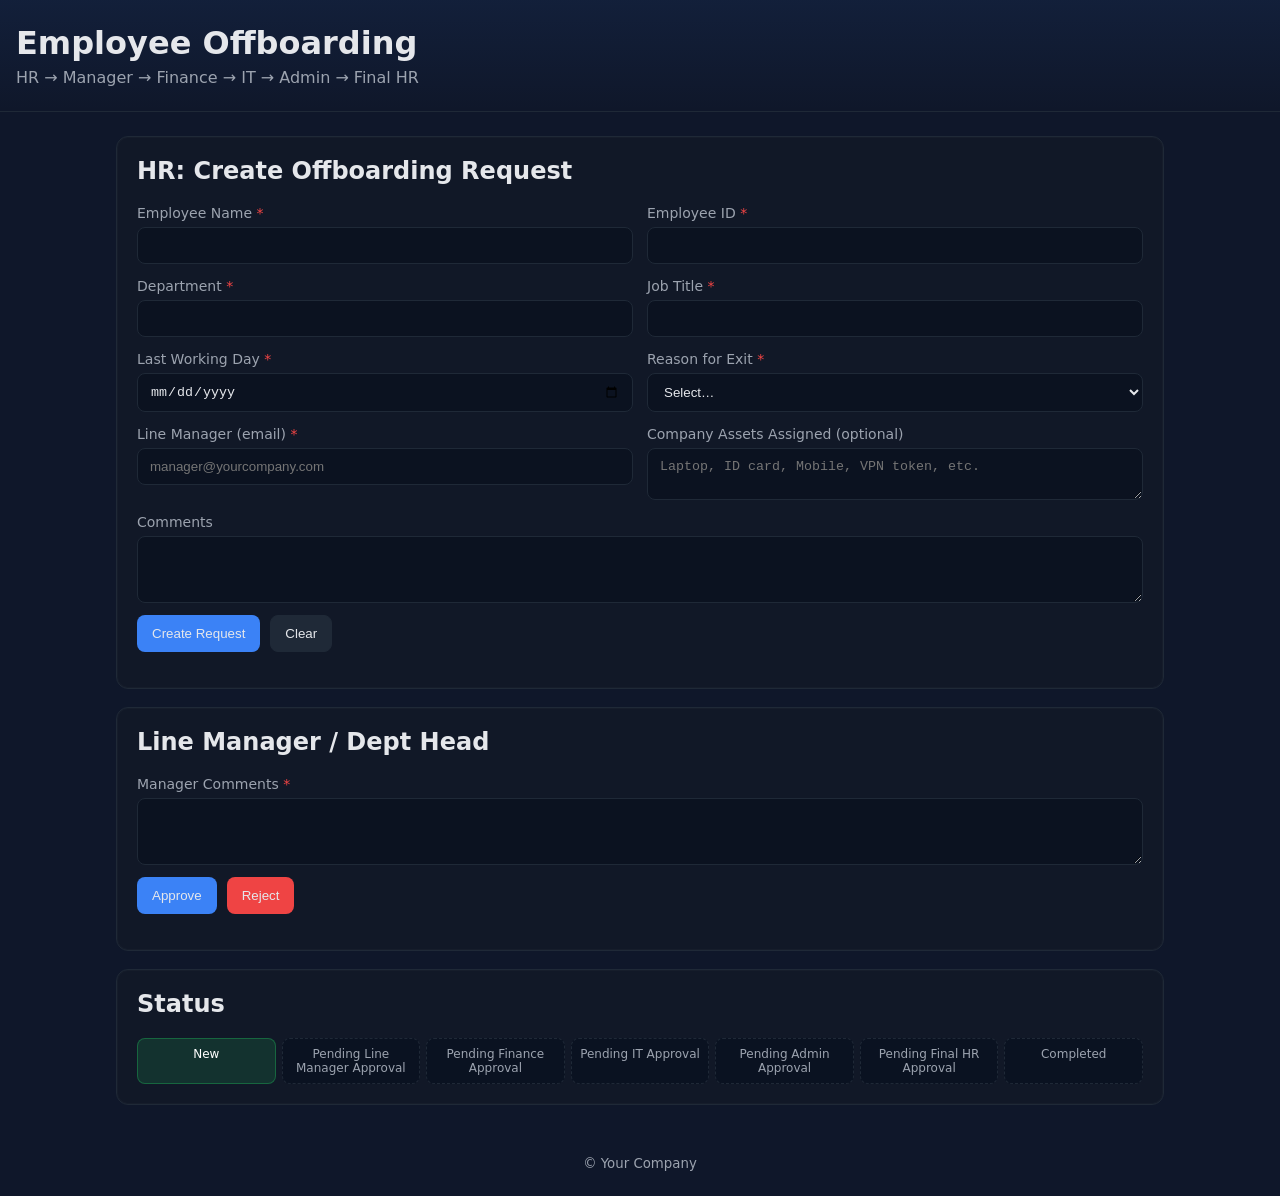
==== index.html @ a383c563 "Update index.html" ====
<!DOCTYPE html>
<html lang="en">
<head>
  <meta charset="utf-8"/>
  <meta name="viewport" content="width=device-width, initial-scale=1"/>
  <title>Employee Offboarding – Request</title>
  <link rel="stylesheet" href="style.css"/>
</head>
<body>
  <header class="app-header">
    <h1>Employee Offboarding</h1>
    <p class="subtitle">HR → Manager → Finance → IT → Admin → Final HR</p>
  </header>

  <main class="container">
    <!-- HR Section: Create Offboarding Request -->
    <section class="card" id="section-hr">
      <h2>HR: Create Offboarding Request</h2>

      <form id="offboardingForm" autocomplete="off" novalidate>
        <div class="grid">

          <div class="field">
            <label for="employeeName">Employee Name <span>*</span></label>
            <input type="text" id="employeeName" name="employeeName" required>
          </div>

          <div class="field">
            <label for="employeeId">Employee ID <span>*</span></label>
            <input type="text" id="employeeId" name="employeeId" required>
          </div>

          <div class="field">
            <label for="department">Department <span>*</span></label>
            <input type="text" id="department" name="department" required>
          </div>

          <div class="field">
            <label for="jobTitle">Job Title <span>*</span></label>
            <input type="text" id="jobTitle" name="jobTitle" required>
          </div>

          <div class="field">
            <label for="lastWorkingDay">Last Working Day <span>*</span></label>
            <input type="date" id="lastWorkingDay" name="lastWorkingDay" required>
          </div>

          <div class="field">
            <label for="reason">Reason for Exit <span>*</span></label>
            <select id="reason" name="reason" required>
              <option value="">Select…</option>
              <option>Resignation</option>
              <option>Termination</option>
              <option>Contract End</option>
              <option>Retirement</option>
              <option>Other</option>
            </select>
          </div>

          <div class="field">
            <label for="lineManager">Line Manager (email) <span>*</span></label>
            <input type="email" id="lineManager" name="lineManager" placeholder="manager@yourcompany.com" required>
          </div>

          <div class="field">
            <label for="assets">Company Assets Assigned (optional)</label>
            <textarea id="assets" name="assets" rows="2" placeholder="Laptop, ID card, Mobile, VPN token, etc."></textarea>
          </div>

          <div class="field full">
            <label for="comments">Comments</label>
            <textarea id="comments" name="comments" rows="3"></textarea>
          </div>
        </div>

        <div class="actions">
          <button type="submit" class="btn primary">Create Request</button>
          <button type="reset" class="btn">Clear</button>
        </div>

        <p id="formMsg" class="muted"></p>
      </form>
    </section>

    <!-- Manager Section -->
    <section class="card role-only" data-role="manager" hidden>
      <h2>Line Manager / Dept Head</h2>
      <div class="grid">
        <div class="field full">
          <label for="managerComments">Manager Comments <span>*</span></label>
          <textarea id="managerComments" rows="3" required></textarea>
        </div>
      </div>
      <div class="actions">
        <button id="btnManagerApprove" class="btn primary">Approve</button>
        <button id="btnManagerReject" class="btn danger">Reject</button>
      </div>
      <p class="muted" id="managerMsg"></p>
    </section>

    <!-- Finance Section -->
    <section class="card role-only" data-role="finance" hidden>
      <h2>Finance Checklist</h2>
      <div class="grid">
        <div class="field">
          <label for="financeApproverEmail">Finance Approver Email <span>*</span></label>
          <input type="email" id="financeApproverEmail" required>
        </div>

        <div class="field">
          <label for="pendingSalary">Pending Salary / Dues <span>*</span></label>
          <input type="text" id="pendingSalary" required>
        </div>

        <div class="field">
          <label for="recoveryAmount">Recovery Amount (₹) <span>*</span></label>
          <input type="number" id="recoveryAmount" min="0" step="0.01" required>
        </div>

        <div class="field">
          <label for="finalSettlement">Final Settlement Completed <span>*</span></label>
          <select id="finalSettlement" required>
            <option value="">Select…</option>
            <option>Yes</option>
            <option>No</option>
          </select>
        </div>

        <div class="field full">
          <label for="financeComments">Finance Comments <span>*</span></label>
          <textarea id="financeComments" rows="3" required></textarea>
        </div>
      </div>
      <div class="actions">
        <button id="btnFinanceApprove" class="btn primary">Approve</button>
        <button id="btnFinanceReject" class="btn danger">Reject</button>
      </div>
      <p class="muted" id="financeMsg"></p>
    </section>

    <!-- IT Section -->
    <section class="card role-only" data-role="it" hidden>
      <h2>IT Checklist</h2>
      <div class="grid">
        <div class="field">
          <label for="itApproverEmail">IT Approver Email <span>*</span></label>
          <input type="email" id="itApproverEmail" required>
        </div>

        <div class="field">
          <label for="laptopReturned">Laptop Returned <span>*</span></label>
          <select id="laptopReturned" required>
            <option value="">Select…</option>
            <option>Yes</option>
            <option>No</option>
          </select>
        </div>

        <div class="field">
          <label for="emailDisabled">Email Access Disabled <span>*</span></label>
          <select id="emailDisabled" required>
            <option value="">Select…</option>
            <option>Yes</option>
            <option>No</option>
          </select>
        </div>

        <div class="field">
          <label for="vpnDisabled">VPN Access Disabled <span>*</span></label>
          <select id="vpnDisabled" required>
            <option value="">Select…</option>
            <option>Yes</option>
            <option>No</option>
          </select>
        </div>

        <div class="field full">
          <label for="otherSystems">Other System Access Removed (list)</label>
          <textarea id="otherSystems" rows="2" placeholder="ERP, Git, HRMS, etc."></textarea>
        </div>

        <div class="field full">
          <label for="itComments">IT Comments <span>*</span></label>
          <textarea id="itComments" rows="3" required></textarea>
        </div>
      </div>
      <div class="actions">
        <button id="btnITApprove" class="btn primary">Approve</button>
        <button id="btnITReject" class="btn danger">Reject</button>
      </div>
      <p class="muted" id="itMsg"></p>
    </section>

    <!-- Admin Section -->
    <section class="card role-only" data-role="admin" hidden>
      <h2>Admin Checklist</h2>
      <div class="grid">
        <div class="field">
          <label for="adminApproverEmail">Admin Approver Email <span>*</span></label>
          <input type="email" id="adminApproverEmail" required>
        </div>

        <div class="field">
          <label for="idCardReturned">ID Card Returned <span>*</span></label>
          <select id="idCardReturned" required>
            <option value="">Select…</option>
            <option>Yes</option>
            <option>No</option>
          </select>
        </div>

        <div class="field">
          <label for="parkingDisabled">Parking Access Disabled <span>*</span></label>
          <select id="parkingDisabled" required>
            <option value="">Select…</option>
            <option>Yes</option>
            <option>No</option>
          </select>
        </div>

        <div class="field full">
          <label for="deskCleared">Desk Cleared <span>*</span></label>
          <select id="deskCleared" required>
            <option value="">Select…</option>
            <option>Yes</option>
            <option>No</option>
          </select>
        </div>

        <div class="field full">
          <label for="adminComments">Admin Comments <span>*</span></label>
          <textarea id="adminComments" rows="3" required></textarea>
        </div>
      </div>
      <div class="actions">
        <button id="btnAdminApprove" class="btn primary">Approve</button>
        <button id="btnAdminReject" class="btn danger">Reject</button>
      </div>
      <p class="muted" id="adminMsg"></p>
    </section>

    <!-- Final HR -->
    <section class="card role-only" data-role="hr-final" hidden>
      <h2>Final HR</h2>
      <div class="grid">
        <div class="field">
          <label for="hrFinalApproverEmail">Final HR Approver Email <span>*</span></label>
          <input type="email" id="hrFinalApproverEmail" required>
        </div>

        <div class="field">
          <label for="expLetter">Experience Letter Issued <span>*</span></label>
          <select id="expLetter" required>
            <option value="">Select…</option>
            <option>Yes</option>
            <option>No</option>
          </select>
        </div>

        <div class="field">
          <label for="exitInterview">Exit Interview Completed <span>*</span></label>
          <select id="exitInterview" required>
            <option value="">Select…</option>
            <option>Yes</option>
            <option>No</option>
          </select>
        </div>

        <div class="field full">
          <label for="finalHrComments">Final HR Comments <span>*</span></label>
          <textarea id="finalHrComments" rows="3" required></textarea>
        </div>
      </div>
      <div class="actions">
        <button id="btnHRFinalApprove" class="btn primary">Approve & Close</button>
        <button id="btnHRFinalReject" class="btn danger">Reject</button>
      </div>
      <p class="muted" id="hrFinalMsg"></p>
    </section>

    <!-- Status Section -->
    <section class="card">
      <h2>Status</h2>
      <ol class="progress" id="statusProgress">
        <li>New</li>
        <li>Pending Line Manager Approval</li>
        <li>Pending Finance Approval</li>
        <li>Pending IT Approval</li>
        <li>Pending Admin Approval</li>
        <li>Pending Final HR Approval</li>
        <li>Completed</li>
      </ol>
    </section>
  </main>

  <footer class="footer">
    <small>© Your Company</small>
  </footer>

  <script src="app.js"></script>
</body>
</html>
---- style.css ----
:root {
  --bg: #0f172a;         /* slate-900 */
  --panel: #111827;      /* gray-900 */
  --ink: #e5e7eb;        /* gray-200 */
  --muted: #9ca3af;      /* gray-400 */
  --primary: #3b82f6;    /* blue-500 */
  --accent: #22c55e;     /* green-500 */
  --danger: #ef4444;     /* red-500 */
  --card: #0b1220;       /* deep */
  --border: #1f2937;
  --focus: #60a5fa;
}

* { box-sizing: border-box; }
html, body { margin: 0; padding: 0; background: var(--bg); color: var(--ink); font-family: ui-sans-serif, system-ui, -apple-system, Segoe UI, Roboto, Arial; }

.app-header { padding: 24px 16px; border-bottom: 1px solid var(--border); background: linear-gradient(180deg, rgba(59,130,246,.08), transparent); }
.app-header h1 { margin: 0 0 6px 0; font-weight: 700; }
.app-header .subtitle { margin: 0; color: var(--muted); }

.container { max-width: 1080px; margin: 24px auto; padding: 0 16px; }

.card { background: var(--panel); border: 1px solid var(--border); border-radius: 12px; padding: 20px; margin-bottom: 18px; box-shadow: 0 0 0 1px rgba(255,255,255,0.02) inset; }
.card h2 { margin-top: 0; }

.grid { display: grid; grid-template-columns: repeat(2, minmax(0, 1fr)); gap: 14px; }
.field { display: flex; flex-direction: column; }
.field.full { grid-column: 1 / -1; }
.field label { font-size: 14px; margin-bottom: 6px; color: var(--muted); }
.field label span { color: var(--danger); }
input[type="text"], input[type="date"], input[type="email"], input[type="number"], select, textarea {
  background: var(--card); color: var(--ink); border: 1px solid var(--border);
  padding: 10px 12px; border-radius: 8px; outline: none; transition: border .15s, box-shadow .15s;
}
input:focus, select:focus, textarea:focus { border-color: var(--focus); box-shadow: 0 0 0 3px rgba(96,165,250,.2); }

.actions { margin-top: 12px; display: flex; gap: 10px; }
.btn { background: #1f2937; color: var(--ink); border: 1px solid var(--border); padding: 10px 14px; border-radius: 8px; cursor: pointer; }
.btn.primary { background: var(--primary); border-color: transparent; }
.btn.primary:hover { filter: brightness(1.05); }
.btn.danger { background: var(--danger); border-color: transparent; }
.muted { color: var(--muted); }

.progress { list-style: none; padding: 0; margin: 0; display: grid; grid-template-columns: repeat(7, 1fr); gap: 6px; }
.progress li { font-size: 12px; color: var(--muted); background: #0a1221; border: 1px dashed var(--border); padding: 8px; border-radius: 8px; text-align: center; }
.progress li.active { color: #fff; background: rgba(34,197,94,.15); border-style: solid; border-color: rgba(34,197,94,.35); }

.footer { text-align: center; padding: 24px; color: var(--muted); }

@media (max-width: 720px) {
  .grid { grid-template-columns: 1fr; }
}
``
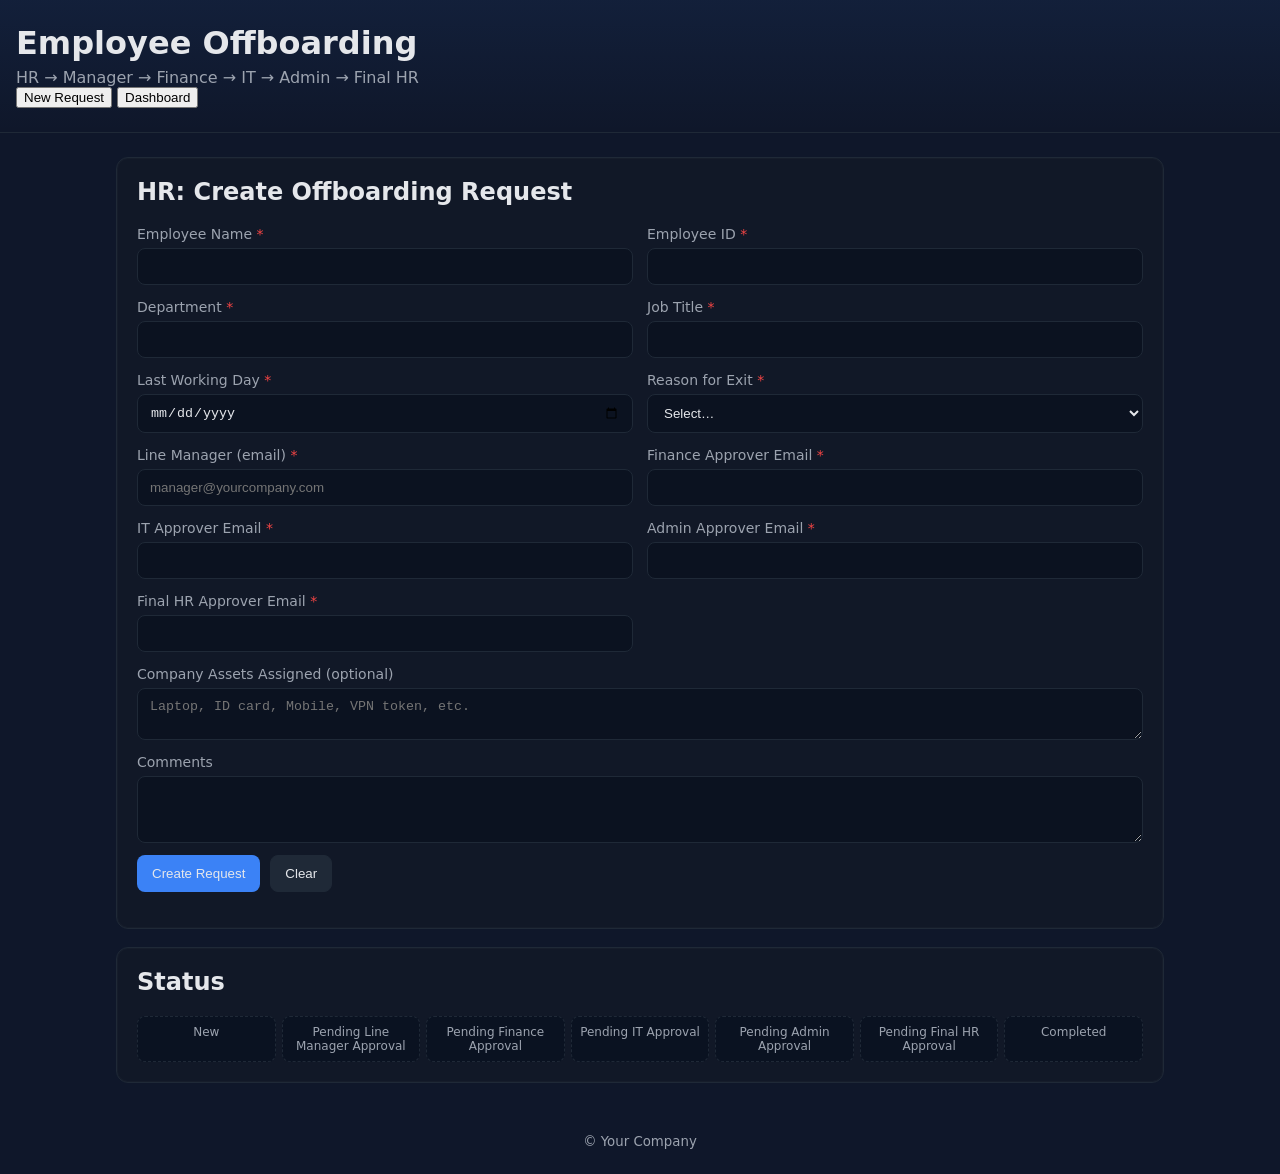
==== commit 643f5317: "Update index.html" ====
--- a/index.html
+++ b/index.html
@@ -10,286 +10,313 @@
   <header class="app-header">
     <h1>Employee Offboarding</h1>
     <p class="subtitle">HR → Manager → Finance → IT → Admin → Final HR</p>
+    <nav class="topnav">
+      <button id="navNew" class="active">New Request</button>
+      <button id="navDashboard">Dashboard</button>
+    </nav>
   </header>
 
   <main class="container">
-    <!-- HR Section: Create Offboarding Request -->
-    <section class="card" id="section-hr">
-      <h2>HR: Create Offboarding Request</h2>
-
-      <form id="offboardingForm" autocomplete="off" novalidate>
-        <div class="grid">
-
-          <div class="field">
-            <label for="employeeName">Employee Name <span>*</span></label>
-            <input type="text" id="employeeName" name="employeeName" required>
-          </div>
-
-          <div class="field">
-            <label for="employeeId">Employee ID <span>*</span></label>
-            <input type="text" id="employeeId" name="employeeId" required>
-          </div>
-
-          <div class="field">
-            <label for="department">Department <span>*</span></label>
-            <input type="text" id="department" name="department" required>
-          </div>
-
-          <div class="field">
-            <label for="jobTitle">Job Title <span>*</span></label>
-            <input type="text" id="jobTitle" name="jobTitle" required>
-          </div>
-
-          <div class="field">
-            <label for="lastWorkingDay">Last Working Day <span>*</span></label>
-            <input type="date" id="lastWorkingDay" name="lastWorkingDay" required>
-          </div>
-
-          <div class="field">
-            <label for="reason">Reason for Exit <span>*</span></label>
-            <select id="reason" name="reason" required>
-              <option value="">Select…</option>
-              <option>Resignation</option>
-              <option>Termination</option>
-              <option>Contract End</option>
-              <option>Retirement</option>
-              <option>Other</option>
-            </select>
-          </div>
-
-          <div class="field">
-            <label for="lineManager">Line Manager (email) <span>*</span></label>
-            <input type="email" id="lineManager" name="lineManager" placeholder="manager@yourcompany.com" required>
-          </div>
-
-          <div class="field">
-            <label for="assets">Company Assets Assigned (optional)</label>
-            <textarea id="assets" name="assets" rows="2" placeholder="Laptop, ID card, Mobile, VPN token, etc."></textarea>
-          </div>
-
-          <div class="field full">
-            <label for="comments">Comments</label>
-            <textarea id="comments" name="comments" rows="3"></textarea>
-          </div>
-        </div>
-
-        <div class="actions">
-          <button type="submit" class="btn primary">Create Request</button>
-          <button type="reset" class="btn">Clear</button>
-        </div>
-
-        <p id="formMsg" class="muted"></p>
-      </form>
+    <!-- ========================= NEW REQUEST (HR) ========================= -->
+    <section id="view-new">
+      <section class="card" id="section-hr">
+        <h2>HR: Create Offboarding Request</h2>
+
+        <form id="offboardingForm" autocomplete="off" novalidate>
+          <div class="grid">
+            <div class="field">
+              <label for="employeeName">Employee Name <span>*</span></label>
+              <input type="text" id="employeeName" name="employeeName" required/>
+            </div>
+            <div class="field">
+              <label for="employeeId">Employee ID <span>*</span></label>
+              <input type="text" id="employeeId" name="employeeId" required/>
+            </div>
+            <div class="field">
+              <label for="department">Department <span>*</span></label>
+              <input type="text" id="department" name="department" required/>
+            </div>
+            <div class="field">
+              <label for="jobTitle">Job Title <span>*</span></label>
+              <input type="text" id="jobTitle" name="jobTitle" required/>
+            </div>
+            <div class="field">
+              <label for="lastWorkingDay">Last Working Day <span>*</span></label>
+              <input type="date" id="lastWorkingDay" name="lastWorkingDay" required/>
+            </div>
+            <div class="field">
+              <label for="reason">Reason for Exit <span>*</span></label>
+              <select id="reason" name="reason" required>
+                <option value="">Select…</option>
+                <option>Resignation</option>
+                <option>Termination</option>
+                <option>Contract End</option>
+                <option>Retirement</option>
+                <option>Other</option>
+              </select>
+            </div>
+            <div class="field">
+              <label for="lineManager">Line Manager (email) <span>*</span></label>
+              <input type="email" id="lineManager" name="lineManager" placeholder="manager@yourcompany.com" required/>
+            </div>
+
+            <!-- Approver Emails captured by HR at creation -->
+            <div class="field">
+              <label for="financeApproverEmail">Finance Approver Email <span>*</span></label>
+              <input type="email" id="financeApproverEmail" name="financeApproverEmail" required/>
+            </div>
+            <div class="field">
+              <label for="itApproverEmail">IT Approver Email <span>*</span></label>
+              <input type="email" id="itApproverEmail" name="itApproverEmail" required/>
+            </div>
+            <div class="field">
+              <label for="adminApproverEmail">Admin Approver Email <span>*</span></label>
+              <input type="email" id="adminApproverEmail" name="adminApproverEmail" required/>
+            </div>
+            <div class="field">
+              <label for="hrFinalApproverEmail">Final HR Approver Email <span>*</span></label>
+              <input type="email" id="hrFinalApproverEmail" name="hrFinalApproverEmail" required/>
+            </div>
+
+            <div class="field full">
+              <label for="assets">Company Assets Assigned (optional)</label>
+              <textarea id="assets" name="assets" rows="2" placeholder="Laptop, ID card, Mobile, VPN token, etc."></textarea>
+            </div>
+            <div class="field full">
+              <label for="comments">Comments</label>
+              <textarea id="comments" name="comments" rows="3"></textarea>
+            </div>
+          </div>
+
+          <div class="actions">
+            <button type="submit" class="btn primary">Create Request</button>
+            <button type="reset" class="btn">Clear</button>
+          </div>
+
+          <p id="formMsg" class="muted"></p>
+        </form>
+      </section>
+
+      <!-- ========================= WORKFLOW SECTIONS ========================= -->
+
+      <!-- Manager -->
+      <section class="card role-only" data-role="manager" hidden>
+        <h2>Line Manager / Dept Head</h2>
+        <div class="muted small">Approver: <span id="labelManagerEmail"></span></div>
+        <div class="grid">
+          <div class="field full">
+            <label for="managerComments">Manager Comments <span>*</span></label>
+            <textarea id="managerComments" rows="3" required></textarea>
+          </div>
+        </div>
+        <div class="actions">
+          <button id="btnManagerApprove" class="btn primary">Approve</button>
+          <button id="btnManagerReject" class="btn danger">Reject</button>
+        </div>
+        <p class="muted" id="managerMsg"></p>
+      </section>
+
+      <!-- Finance -->
+      <section class="card role-only" data-role="finance" hidden>
+        <h2>Finance Checklist</h2>
+        <div class="muted small">Approver: <span id="labelFinanceEmail"></span></div>
+        <div class="grid">
+          <div class="field">
+            <label for="pendingSalary">Pending Salary / Dues <span>*</span></label>
+            <input type="text" id="pendingSalary" required/>
+          </div>
+          <div class="field">
+            <label for="recoveryAmount">Recovery Amount (₹) <span>*</span></label>
+            <input type="number" id="recoveryAmount" min="0" step="0.01" required/>
+          </div>
+          <div class="field">
+            <label for="finalSettlement">Final Settlement Completed <span>*</span></label>
+            <select id="finalSettlement" required>
+              <option value="">Select…</option>
+              <option>Yes</option>
+              <option>No</option>
+            </select>
+          </div>
+          <div class="field full">
+            <label for="financeComments">Finance Comments <span>*</span></label>
+            <textarea id="financeComments" rows="3" required></textarea>
+          </div>
+        </div>
+        <div class="actions">
+          <button id="btnFinanceApprove" class="btn primary">Approve</button>
+          <button id="btnFinanceReject" class="btn danger">Reject</button>
+        </div>
+        <p class="muted" id="financeMsg"></p>
+      </section>
+
+      <!-- IT -->
+      <section class="card role-only" data-role="it" hidden>
+        <h2>IT Checklist</h2>
+        <div class="muted small">Approver: <span id="labelITEmail"></span></div>
+        <div class="grid">
+          <div class="field">
+            <label for="laptopReturned">Laptop Returned <span>*</span></label>
+            <select id="laptopReturned" required>
+              <option value="">Select…</option>
+              <option>Yes</option>
+              <option>No</option>
+            </select>
+          </div>
+          <div class="field">
+            <label for="emailDisabled">Email Access Disabled <span>*</span></label>
+            <select id="emailDisabled" required>
+              <option value="">Select…</option>
+              <option>Yes</option>
+              <option>No</option>
+            </select>
+          </div>
+          <div class="field">
+            <label for="vpnDisabled">VPN Access Disabled <span>*</span></label>
+            <select id="vpnDisabled" required>
+              <option value="">Select…</option>
+              <option>Yes</option>
+              <option>No</option>
+            </select>
+          </div>
+          <div class="field full">
+            <label for="otherSystems">Other System Access Removed (list)</label>
+            <textarea id="otherSystems" rows="2" placeholder="ERP, Git, HRMS, etc."></textarea>
+          </div>
+          <div class="field full">
+            <label for="itComments">IT Comments <span>*</span></label>
+            <textarea id="itComments" rows="3" required></textarea>
+          </div>
+        </div>
+        <div class="actions">
+          <button id="btnITApprove" class="btn primary">Approve</button>
+          <button id="btnITReject" class="btn danger">Reject</button>
+        </div>
+        <p class="muted" id="itMsg"></p>
+      </section>
+
+      <!-- Admin -->
+      <section class="card role-only" data-role="admin" hidden>
+        <h2>Admin Checklist</h2>
+        <div class="muted small">Approver: <span id="labelAdminEmail"></span></div>
+        <div class="grid">
+          <div class="field">
+            <label for="idCardReturned">ID Card Returned <span>*</span></label>
+            <select id="idCardReturned" required>
+              <option value="">Select…</option>
+              <option>Yes</option>
+              <option>No</option>
+            </select>
+          </div>
+          <div class="field">
+            <label for="parkingDisabled">Parking Access Disabled <span>*</span></label>
+            <select id="parkingDisabled" required>
+              <option value="">Select…</option>
+              <option>Yes</option>
+              <option>No</option>
+            </select>
+          </div>
+          <div class="field full">
+            <label for="deskCleared">Desk Cleared <span>*</span></label>
+            <select id="deskCleared" required>
+              <option value="">Select…</option>
+              <option>Yes</option>
+              <option>No</option>
+            </select>
+          </div>
+          <div class="field full">
+            <label for="adminComments">Admin Comments <span>*</span></label>
+            <textarea id="adminComments" rows="3" required></textarea>
+          </div>
+        </div>
+        <div class="actions">
+          <button id="btnAdminApprove" class="btn primary">Approve</button>
+          <button id="btnAdminReject" class="btn danger">Reject</button>
+        </div>
+        <p class="muted" id="adminMsg"></p>
+      </section>
+
+      <!-- Final HR -->
+      <section class="card role-only" data-role="hr-final" hidden>
+        <h2>Final HR</h2>
+        <div class="muted small">Approver: <span id="labelHRFinalEmail"></span></div>
+        <div class="grid">
+          <div class="field">
+            <label for="expLetter">Experience Letter Issued <span>*</span></label>
+            <select id="expLetter" required>
+              <option value="">Select…</option>
+              <option>Yes</option>
+              <option>No</option>
+            </select>
+          </div>
+          <div class="field">
+            <label for="exitInterview">Exit Interview Completed <span>*</span></label>
+            <select id="exitInterview" required>
+              <option value="">Select…</option>
+              <option>Yes</option>
+              <option>No</option>
+            </select>
+          </div>
+          <div class="field full">
+            <label for="finalHrComments">Final HR Comments <span>*</span></label>
+            <textarea id="finalHrComments" rows="3" required></textarea>
+          </div>
+        </div>
+        <div class="actions">
+          <button id="btnHRFinalApprove" class="btn primary">Approve & Close</button>
+          <button id="btnHRFinalReject" class="btn danger">Reject</button>
+        </div>
+        <p class="muted" id="hrFinalMsg"></p>
+      </section>
+
+      <!-- Status -->
+      <section class="card">
+        <h2>Status</h2>
+        <ol class="progress" id="statusProgress">
+          <li>New</li>
+          <li>Pending Line Manager Approval</li>
+          <li>Pending Finance Approval</li>
+          <li>Pending IT Approval</li>
+          <li>Pending Admin Approval</li>
+          <li>Pending Final HR Approval</li>
+          <li>Completed</li>
+        </ol>
+      </section>
     </section>
 
-    <!-- Manager Section -->
-    <section class="card role-only" data-role="manager" hidden>
-      <h2>Line Manager / Dept Head</h2>
-      <div class="grid">
-        <div class="field full">
-          <label for="managerComments">Manager Comments <span>*</span></label>
-          <textarea id="managerComments" rows="3" required></textarea>
-        </div>
-      </div>
-      <div class="actions">
-        <button id="btnManagerApprove" class="btn primary">Approve</button>
-        <button id="btnManagerReject" class="btn danger">Reject</button>
-      </div>
-      <p class="muted" id="managerMsg"></p>
-    </section>
-
-    <!-- Finance Section -->
-    <section class="card role-only" data-role="finance" hidden>
-      <h2>Finance Checklist</h2>
-      <div class="grid">
-        <div class="field">
-          <label for="financeApproverEmail">Finance Approver Email <span>*</span></label>
-          <input type="email" id="financeApproverEmail" required>
-        </div>
-
-        <div class="field">
-          <label for="pendingSalary">Pending Salary / Dues <span>*</span></label>
-          <input type="text" id="pendingSalary" required>
-        </div>
-
-        <div class="field">
-          <label for="recoveryAmount">Recovery Amount (₹) <span>*</span></label>
-          <input type="number" id="recoveryAmount" min="0" step="0.01" required>
-        </div>
-
-        <div class="field">
-          <label for="finalSettlement">Final Settlement Completed <span>*</span></label>
-          <select id="finalSettlement" required>
-            <option value="">Select…</option>
-            <option>Yes</option>
-            <option>No</option>
+    <!-- ========================= DASHBOARD ========================= -->
+    <section id="view-dashboard" hidden>
+      <section class="card">
+        <h2>Approval Dashboard</h2>
+        <div class="toolbar">
+          <input type="text" id="searchBox" placeholder="Search by name or ID…"/>
+          <select id="statusFilter">
+            <option value="all">All</option>
+            <option value="open">Open (in progress)</option>
+            <option value="completed">Completed</option>
+            <option value="rejected">Rejected</option>
           </select>
-        </div>
-
-        <div class="field full">
-          <label for="financeComments">Finance Comments <span>*</span></label>
-          <textarea id="financeComments" rows="3" required></textarea>
-        </div>
-      </div>
-      <div class="actions">
-        <button id="btnFinanceApprove" class="btn primary">Approve</button>
-        <button id="btnFinanceReject" class="btn danger">Reject</button>
-      </div>
-      <p class="muted" id="financeMsg"></p>
-    </section>
-
-    <!-- IT Section -->
-    <section class="card role-only" data-role="it" hidden>
-      <h2>IT Checklist</h2>
-      <div class="grid">
-        <div class="field">
-          <label for="itApproverEmail">IT Approver Email <span>*</span></label>
-          <input type="email" id="itApproverEmail" required>
-        </div>
-
-        <div class="field">
-          <label for="laptopReturned">Laptop Returned <span>*</span></label>
-          <select id="laptopReturned" required>
-            <option value="">Select…</option>
-            <option>Yes</option>
-            <option>No</option>
-          </select>
-        </div>
-
-        <div class="field">
-          <label for="emailDisabled">Email Access Disabled <span>*</span></label>
-          <select id="emailDisabled" required>
-            <option value="">Select…</option>
-            <option>Yes</option>
-            <option>No</option>
-          </select>
-        </div>
-
-        <div class="field">
-          <label for="vpnDisabled">VPN Access Disabled <span>*</span></label>
-          <select id="vpnDisabled" required>
-            <option value="">Select…</option>
-            <option>Yes</option>
-            <option>No</option>
-          </select>
-        </div>
-
-        <div class="field full">
-          <label for="otherSystems">Other System Access Removed (list)</label>
-          <textarea id="otherSystems" rows="2" placeholder="ERP, Git, HRMS, etc."></textarea>
-        </div>
-
-        <div class="field full">
-          <label for="itComments">IT Comments <span>*</span></label>
-          <textarea id="itComments" rows="3" required></textarea>
-        </div>
-      </div>
-      <div class="actions">
-        <button id="btnITApprove" class="btn primary">Approve</button>
-        <button id="btnITReject" class="btn danger">Reject</button>
-      </div>
-      <p class="muted" id="itMsg"></p>
-    </section>
-
-    <!-- Admin Section -->
-    <section class="card role-only" data-role="admin" hidden>
-      <h2>Admin Checklist</h2>
-      <div class="grid">
-        <div class="field">
-          <label for="adminApproverEmail">Admin Approver Email <span>*</span></label>
-          <input type="email" id="adminApproverEmail" required>
-        </div>
-
-        <div class="field">
-          <label for="idCardReturned">ID Card Returned <span>*</span></label>
-          <select id="idCardReturned" required>
-            <option value="">Select…</option>
-            <option>Yes</option>
-            <option>No</option>
-          </select>
-        </div>
-
-        <div class="field">
-          <label for="parkingDisabled">Parking Access Disabled <span>*</span></label>
-          <select id="parkingDisabled" required>
-            <option value="">Select…</option>
-            <option>Yes</option>
-            <option>No</option>
-          </select>
-        </div>
-
-        <div class="field full">
-          <label for="deskCleared">Desk Cleared <span>*</span></label>
-          <select id="deskCleared" required>
-            <option value="">Select…</option>
-            <option>Yes</option>
-            <option>No</option>
-          </select>
-        </div>
-
-        <div class="field full">
-          <label for="adminComments">Admin Comments <span>*</span></label>
-          <textarea id="adminComments" rows="3" required></textarea>
-        </div>
-      </div>
-      <div class="actions">
-        <button id="btnAdminApprove" class="btn primary">Approve</button>
-        <button id="btnAdminReject" class="btn danger">Reject</button>
-      </div>
-      <p class="muted" id="adminMsg"></p>
-    </section>
-
-    <!-- Final HR -->
-    <section class="card role-only" data-role="hr-final" hidden>
-      <h2>Final HR</h2>
-      <div class="grid">
-        <div class="field">
-          <label for="hrFinalApproverEmail">Final HR Approver Email <span>*</span></label>
-          <input type="email" id="hrFinalApproverEmail" required>
-        </div>
-
-        <div class="field">
-          <label for="expLetter">Experience Letter Issued <span>*</span></label>
-          <select id="expLetter" required>
-            <option value="">Select…</option>
-            <option>Yes</option>
-            <option>No</option>
-          </select>
-        </div>
-
-        <div class="field">
-          <label for="exitInterview">Exit Interview Completed <span>*</span></label>
-          <select id="exitInterview" required>
-            <option value="">Select…</option>
-            <option>Yes</option>
-            <option>No</option>
-          </select>
-        </div>
-
-        <div class="field full">
-          <label for="finalHrComments">Final HR Comments <span>*</span></label>
-          <textarea id="finalHrComments" rows="3" required></textarea>
-        </div>
-      </div>
-      <div class="actions">
-        <button id="btnHRFinalApprove" class="btn primary">Approve & Close</button>
-        <button id="btnHRFinalReject" class="btn danger">Reject</button>
-      </div>
-      <p class="muted" id="hrFinalMsg"></p>
-    </section>
-
-    <!-- Status Section -->
-    <section class="card">
-      <h2>Status</h2>
-      <ol class="progress" id="statusProgress">
-        <li>New</li>
-        <li>Pending Line Manager Approval</li>
-        <li>Pending Finance Approval</li>
-        <li>Pending IT Approval</li>
-        <li>Pending Admin Approval</li>
-        <li>Pending Final HR Approval</li>
-        <li>Completed</li>
-      </ol>
+          <button id="btnRefresh" class="btn">Refresh</button>
+          <button id="btnNewFromDashboard" class="btn primary">New Request</button>
+        </div>
+
+        <div class="table-wrap">
+          <table id="requestsTable">
+            <thead>
+              <tr>
+                <th>ID</th>
+                <th>Employee</th>
+                <th>Dept</th>
+                <th>LWD</th>
+                <th>Stage</th>
+                <th>Status</th>
+                <th>Updated</th>
+                <th>Action</th>
+              </tr>
+            </thead>
+            <tbody><!-- rows injected by JS --></tbody>
+          </table>
+        </div>
+      </section>
     </section>
   </main>
 
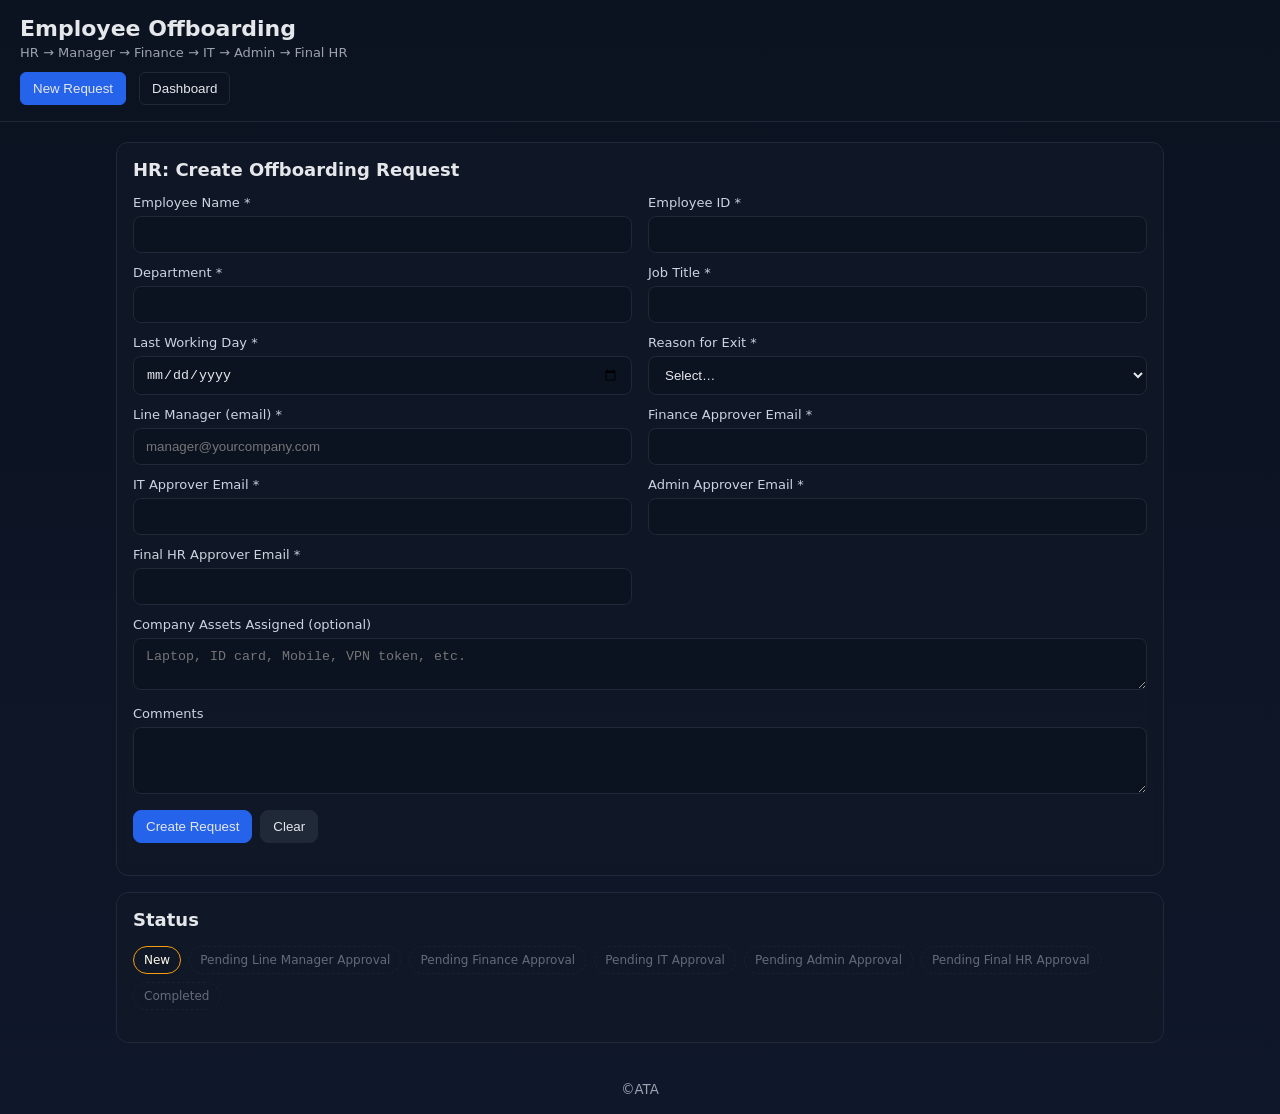
==== commit 51d11abf: "Update index.html" ====
--- a/index.html
+++ b/index.html
@@ -266,6 +266,9 @@
           <button id="btnHRFinalReject" class="btn danger">Reject</button>
         </div>
         <p class="muted" id="hrFinalMsg"></p>
+        <div class="actions" id="printButtonContainer" hidden>
+  <button id="btnPrintSummary" class="btn primary">Print Summary</button>
+</div>
       </section>
 
       <!-- Status -->
@@ -321,9 +324,78 @@
   </main>
 
   <footer class="footer">
-    <small>© Your Company</small>
+    <small>©ATA</small>
   </footer>
 
   <script src="app.js"></script>
+<div id="printArea" hidden>
+  <div class="print-wrapper">
+    <h1>Employee Offboarding Summary</h1>
+    <p><strong>Request ID:</strong> <span id="p_id"></span></p>
+    <p><strong>Employee Name:</strong> <span id="p_name"></span></p>
+    <p><strong>Employee ID:</strong> <span id="p_empid"></span></p>
+    <p><strong>Department:</strong> <span id="p_dept"></span></p>
+    <p><strong>Job Title:</strong> <span id="p_job"></span></p>
+    <p><strong>Last Working Day:</strong> <span id="p_lwd"></span></p>
+    <p><strong>Reason:</strong> <span id="p_reason"></span></p>
+
+    <hr/>
+
+    <h2>Approvals</h2>
+
+    <div class="stage">
+      <h3>Manager</h3>
+      <p><strong>Email:</strong> <span id="p_mgr_email"></span></p>
+      <p><strong>Comments:</strong> <span id="p_mgr_comments"></span></p>
+      <p><strong>Status:</strong> <span id="p_mgr_status"></span></p>
+    </div>
+
+    <div class="stage">
+      <h3>Finance</h3>
+      <p><strong>Email:</strong> <span id="p_fin_email"></span></p>
+      <p><strong>Pending Salary:</strong> <span id="p_fin_salary"></span></p>
+      <p><strong>Recovery Amount:</strong> <span id="p_fin_recovery"></span></p>
+      <p><strong>Comments:</strong> <span id="p_fin_comments"></span></p>
+      <p><strong>Status:</strong> <span id="p_fin_status"></span></p>
+    </div>
+
+    <div class="stage">
+      <h3>IT</h3>
+      <p><strong>Email:</strong> <span id="p_it_email"></span></p>
+      <p><strong>Laptop Returned:</strong> <span id="p_it_laptop"></span></p>
+      <p><strong>Email Disabled:</strong> <span id="p_it_mail"></span></p>
+      <p><strong>VPN Disabled:</strong> <span id="p_it_vpn"></span></p>
+      <p><strong>Other Systems:</strong> <span id="p_it_other"></span></p>
+      <p><strong>Comments:</strong> <span id="p_it_comments"></span></p>
+      <p><strong>Status:</strong> <span id="p_it_status"></span></p>
+    </div>
+
+    <div class="stage">
+      <h3>Admin</h3>
+      <p><strong>Email:</strong> <span id="p_admin_email"></span></p>
+      <p><strong>ID Card Returned:</strong> <span id="p_admin_idcard"></span></p>
+      <p><strong>Parking Disabled:</strong> <span id="p_admin_parking"></span></p>
+      <p><strong>Desk Cleared:</strong> <span id="p_admin_desk"></span></p>
+      <p><strong>Comments:</strong> <span id="p_admin_comments"></span></p>
+      <p><strong>Status:</strong> <span id="p_admin_status"></span></p>
+    </div>
+
+    <div class="stage">
+      <h3>Final HR</h3>
+      <p><strong>Email:</strong> <span id="p_hr_email"></span></p>
+      <p><strong>Experience Letter:</strong> <span id="p_hr_exp"></span></p>
+      <p><strong>Exit Interview:</strong> <span id="p_hr_exit"></span></p>
+      <p><strong>Comments:</strong> <span id="p_hr_comments"></span></p>
+      <p><strong>Final Status:</strong> <span id="p_hr_status"></span></p>
+    </div>
+
+    <hr/>
+
+    <h2>Timeline / Log</h2>
+    <pre id="p_history"></pre>
+  </div>
+</div>
+  
 </body>
 </html>
+
--- a/style.css
+++ b/style.css
@@ -1,53 +1,80 @@
 :root {
-  --bg: #0f172a;         /* slate-900 */
-  --panel: #111827;      /* gray-900 */
-  --ink: #e5e7eb;        /* gray-200 */
-  --muted: #9ca3af;      /* gray-400 */
-  --primary: #3b82f6;    /* blue-500 */
-  --accent: #22c55e;     /* green-500 */
-  --danger: #ef4444;     /* red-500 */
-  --card: #0b1220;       /* deep */
+  --bg: #0f172a;
+  --card: #111827;
+  --muted: #9ca3af;
+  --text: #e5e7eb;
+  --primary: #2563eb;
+  --danger: #ef4444;
+  --ok: #10b981;
+  --warn: #f59e0b;
   --border: #1f2937;
-  --focus: #60a5fa;
 }
 
 * { box-sizing: border-box; }
-html, body { margin: 0; padding: 0; background: var(--bg); color: var(--ink); font-family: ui-sans-serif, system-ui, -apple-system, Segoe UI, Roboto, Arial; }
+body {
+  margin: 0; font-family: system-ui, -apple-system, Segoe UI, Roboto, Arial, sans-serif;
+  background: linear-gradient(180deg, #0b1220, #0f172a);
+  color: var(--text);
+}
+.app-header { padding: 16px 20px; border-bottom: 1px solid var(--border); }
+.app-header h1 { margin: 0 0 4px; font-size: 22px; }
+.subtitle { margin: 0; color: var(--muted); font-size: 13px; }
+.topnav { margin-top: 12px; }
+.topnav button {
+  margin-right: 8px; padding: 8px 12px; background: transparent; color: var(--text);
+  border: 1px solid var(--border); border-radius: 6px; cursor: pointer;
+}
+.topnav button.active { background: var(--primary); border-color: var(--primary); }
 
-.app-header { padding: 24px 16px; border-bottom: 1px solid var(--border); background: linear-gradient(180deg, rgba(59,130,246,.08), transparent); }
-.app-header h1 { margin: 0 0 6px 0; font-weight: 700; }
-.app-header .subtitle { margin: 0; color: var(--muted); }
+.container { max-width: 1080px; margin: 20px auto; padding: 0 16px; }
+.card {
+  background: rgba(17,24,39,0.85);
+  border: 1px solid var(--border);
+  border-radius: 12px; padding: 16px; margin-bottom: 16px;
+  backdrop-filter: blur(6px);
+}
+.card h2 { margin-top: 0; font-size: 18px; }
+.small { font-size: 12px; }
+.muted { color: var(--muted); }
+.grid { display: grid; grid-template-columns: repeat(2, 1fr); gap: 12px 16px; }
+.field.full { grid-column: 1 / -1; }
+.field label { display: block; font-size: 13px; margin-bottom: 6px; color: #cbd5e1; }
+.field input, .field select, .field textarea {
+  width: 100%; padding: 10px 12px; border-radius: 8px;
+  border: 1px solid var(--border); background: #0b1220; color: var(--text);
+}
+.actions { margin-top: 12px; display: flex; gap: 8px; }
+.btn {
+  background: #1f2937; border: 1px solid var(--border); color: var(--text);
+  padding: 8px 12px; border-radius: 8px; cursor: pointer;
+}
+.btn.primary { background: var(--primary); border-color: var(--primary); }
+.btn.danger { background: var(--danger); border-color: var(--danger); }
+.btn.sm { padding: 6px 10px; font-size: 12px; }
 
-.container { max-width: 1080px; margin: 24px auto; padding: 0 16px; }
+.progress { list-style: none; display: flex; gap: 8px; padding-left: 0; flex-wrap: wrap; }
+.progress li {
+  border: 1px dashed var(--border); padding: 6px 10px; border-radius: 999px; font-size: 12px;
+  color: var(--muted);
+}
+.progress li.done { border-style: solid; border-color: var(--ok); color: #d1fae5; }
+.progress li.current { border-style: solid; border-color: var(--warn); color: #fffbeb; }
+.progress li.pending { opacity: 0.6; }
 
-.card { background: var(--panel); border: 1px solid var(--border); border-radius: 12px; padding: 20px; margin-bottom: 18px; box-shadow: 0 0 0 1px rgba(255,255,255,0.02) inset; }
-.card h2 { margin-top: 0; }
+.toolbar { display: flex; gap: 10px; margin-bottom: 10px; }
+.toolbar input, .toolbar select { padding: 8px 10px; border-radius: 8px; border: 1px solid var(--border); background: #0b1220; color: var(--text); }
 
-.grid { display: grid; grid-template-columns: repeat(2, minmax(0, 1fr)); gap: 14px; }
-.field { display: flex; flex-direction: column; }
-.field.full { grid-column: 1 / -1; }
-.field label { font-size: 14px; margin-bottom: 6px; color: var(--muted); }
-.field label span { color: var(--danger); }
-input[type="text"], input[type="date"], input[type="email"], input[type="number"], select, textarea {
-  background: var(--card); color: var(--ink); border: 1px solid var(--border);
-  padding: 10px 12px; border-radius: 8px; outline: none; transition: border .15s, box-shadow .15s;
+.table-wrap { overflow: auto; }
+table { width: 100%; border-collapse: collapse; font-size: 14px; }
+th, td { padding: 10px; border-bottom: 1px solid var(--border); text-align: left; }
+th { position: sticky; top: 0; background: #0f172a; }
+.pill {
+  padding: 2px 8px; border-radius: 999px; text-transform: capitalize;
+  border: 1px solid var(--border);
 }
-input:focus, select:focus, textarea:focus { border-color: var(--focus); box-shadow: 0 0 0 3px rgba(96,165,250,.2); }
+.pill.in-progress { background: rgba(37,99,235,0.2); border-color: #2563eb; }
+.pill.completed   { background: rgba(16,185,129,0.2); border-color: #10b981; }
+.pill.rejected    { background: rgba(239,68,68,0.2); border-color: #ef4444; }
 
-.actions { margin-top: 12px; display: flex; gap: 10px; }
-.btn { background: #1f2937; color: var(--ink); border: 1px solid var(--border); padding: 10px 14px; border-radius: 8px; cursor: pointer; }
-.btn.primary { background: var(--primary); border-color: transparent; }
-.btn.primary:hover { filter: brightness(1.05); }
-.btn.danger { background: var(--danger); border-color: transparent; }
-.muted { color: var(--muted); }
-
-.progress { list-style: none; padding: 0; margin: 0; display: grid; grid-template-columns: repeat(7, 1fr); gap: 6px; }
-.progress li { font-size: 12px; color: var(--muted); background: #0a1221; border: 1px dashed var(--border); padding: 8px; border-radius: 8px; text-align: center; }
-.progress li.active { color: #fff; background: rgba(34,197,94,.15); border-style: solid; border-color: rgba(34,197,94,.35); }
-
-.footer { text-align: center; padding: 24px; color: var(--muted); }
-
-@media (max-width: 720px) {
-  .grid { grid-template-columns: 1fr; }
-}
-``+.footer { padding: 16px; text-align: center; color: var(--muted); }
+@media (max-width: 720px) { .grid { grid-template-columns: 1fr; } }
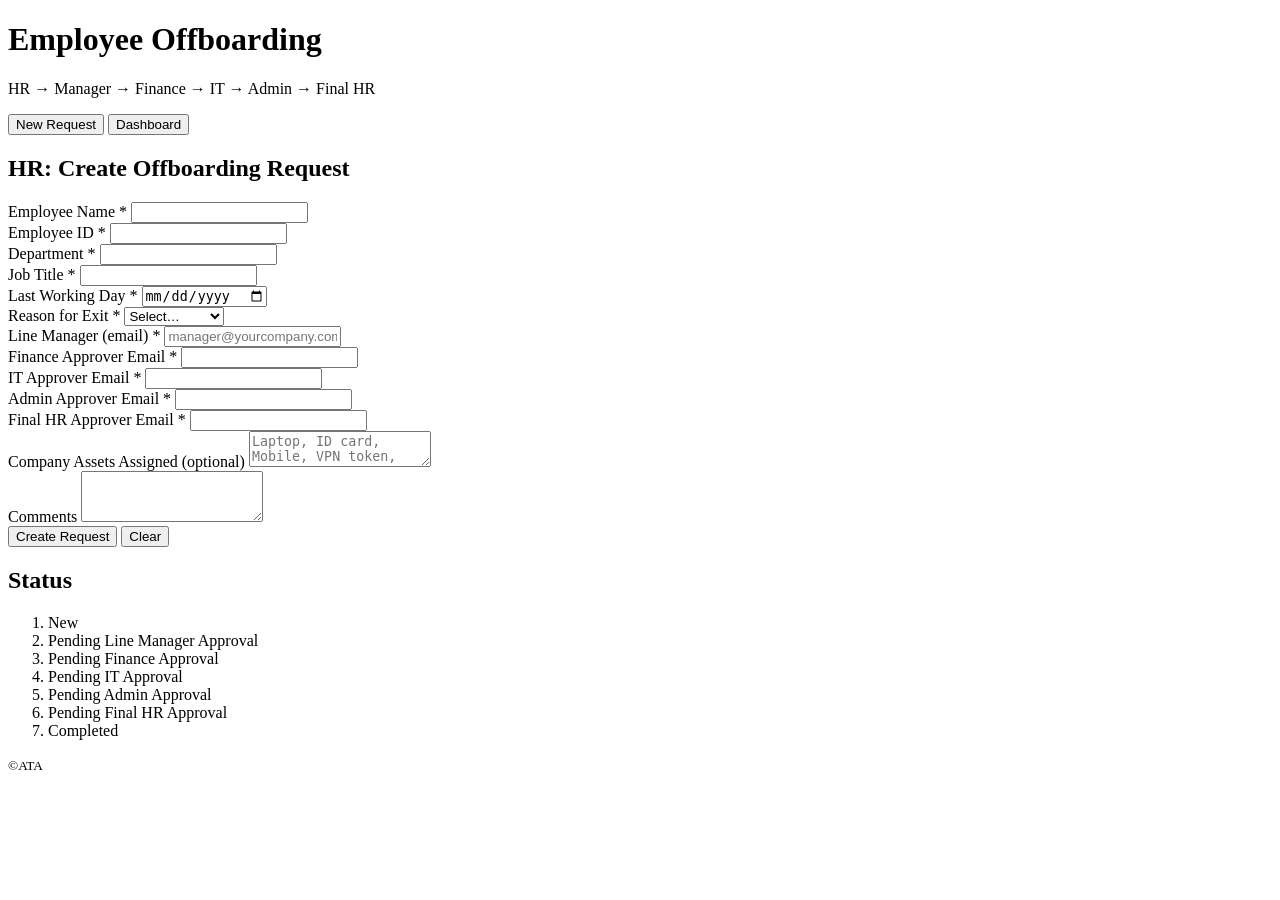
==== commit cefc1eb6: "Update index.html" ====
--- a/index.html
+++ b/index.html
@@ -266,9 +266,7 @@
           <button id="btnHRFinalReject" class="btn danger">Reject</button>
         </div>
         <p class="muted" id="hrFinalMsg"></p>
-        <div class="actions" id="printButtonContainer" hidden>
-  <button id="btnPrintSummary" class="btn primary">Print Summary</button>
-</div>
+        <!-- REMOVED: inline print button here; moved to a global panel -->
       </section>
 
       <!-- Status -->
@@ -283,6 +281,15 @@
           <li>Pending Final HR Approval</li>
           <li>Completed</li>
         </ol>
+      </section>
+
+      <!-- Summary & Print Panel (shows on Completed or Rejected) -->
+      <section class="card" id="printPanel" hidden>
+        <h2>Summary & Print</h2>
+        <p class="muted">The request is closed. You can print the summary below.</p>
+        <div class="actions">
+          <button id="btnPrintSummary" class="btn primary">Print Summary</button>
+        </div>
       </section>
     </section>
 
@@ -328,74 +335,75 @@
   </footer>
 
   <script src="app.js"></script>
-<div id="printArea" hidden>
-  <div class="print-wrapper">
-    <h1>Employee Offboarding Summary</h1>
-    <p><strong>Request ID:</strong> <span id="p_id"></span></p>
-    <p><strong>Employee Name:</strong> <span id="p_name"></span></p>
-    <p><strong>Employee ID:</strong> <span id="p_empid"></span></p>
-    <p><strong>Department:</strong> <span id="p_dept"></span></p>
-    <p><strong>Job Title:</strong> <span id="p_job"></span></p>
-    <p><strong>Last Working Day:</strong> <span id="p_lwd"></span></p>
-    <p><strong>Reason:</strong> <span id="p_reason"></span></p>
-
-    <hr/>
-
-    <h2>Approvals</h2>
-
-    <div class="stage">
-      <h3>Manager</h3>
-      <p><strong>Email:</strong> <span id="p_mgr_email"></span></p>
-      <p><strong>Comments:</strong> <span id="p_mgr_comments"></span></p>
-      <p><strong>Status:</strong> <span id="p_mgr_status"></span></p>
+
+  <!-- PRINT AREA (hidden; used by window.print) -->
+  <div id="printArea" hidden>
+    <div class="print-wrapper">
+      <h1>Employee Offboarding Summary</h1>
+      <p><strong>Request ID:</strong> <span id="p_id"></span></p>
+      <p><strong>Employee Name:</strong> <span id="p_name"></span></p>
+      <p><strong>Employee ID:</strong> <span id="p_empid"></span></p>
+      <p><strong>Department:</strong> <span id="p_dept"></span></p>
+      <p><strong>Job Title:</strong> <span id="p_job"></span></p>
+      <p><strong>Last Working Day:</strong> <span id="p_lwd"></span></p>
+      <p><strong>Reason:</strong> <span id="p_reason"></span></p>
+
+      <hr/>
+
+      <h2>Approvals</h2>
+
+      <div class="stage">
+        <h3>Manager</h3>
+        <p><strong>Email:</strong> <span id="p_mgr_email"></span></p>
+        <p><strong>Comments:</strong> <span id="p_mgr_comments"></span></p>
+        <p><strong>Status:</strong> <span id="p_mgr_status"></span></p>
+      </div>
+
+      <div class="stage">
+        <h3>Finance</h3>
+        <p><strong>Email:</strong> <span id="p_fin_email"></span></p>
+        <p><strong>Pending Salary:</strong> <span id="p_fin_salary"></span></p>
+        <p><strong>Recovery Amount:</strong> <span id="p_fin_recovery"></span></p>
+        <p><strong>Comments:</strong> <span id="p_fin_comments"></span></p>
+        <p><strong>Status:</strong> <span id="p_fin_status"></span></p>
+      </div>
+
+      <div class="stage">
+        <h3>IT</h3>
+        <p><strong>Email:</strong> <span id="p_it_email"></span></p>
+        <p><strong>Laptop Returned:</strong> <span id="p_it_laptop"></span></p>
+        <p><strong>Email Disabled:</strong> <span id="p_it_mail"></span></p>
+        <p><strong>VPN Disabled:</strong> <span id="p_it_vpn"></span></p>
+        <p><strong>Other Systems:</strong> <span id="p_it_other"></span></p>
+        <p><strong>Comments:</strong> <span id="p_it_comments"></span></p>
+        <p><strong>Status:</strong> <span id="p_it_status"></span></p>
+      </div>
+
+      <div class="stage">
+        <h3>Admin</h3>
+        <p><strong>Email:</strong> <span id="p_admin_email"></span></p>
+        <p><strong>ID Card Returned:</strong> <span id="p_admin_idcard"></span></p>
+        <p><strong>Parking Disabled:</strong> <span id="p_admin_parking"></span></p>
+        <p><strong>Desk Cleared:</strong> <span id="p_admin_desk"></span></p>
+        <p><strong>Comments:</strong> <span id="p_admin_comments"></span></p>
+        <p><strong>Status:</strong> <span id="p_admin_status"></span></p>
+      </div>
+
+      <div class="stage">
+        <h3>Final HR</h3>
+        <p><strong>Email:</strong> <span id="p_hr_email"></span></p>
+        <p><strong>Experience Letter:</strong> <span id="p_hr_exp"></span></p>
+        <p><strong>Exit Interview:</strong> <span id="p_hr_exit"></span></p>
+        <p><strong>Comments:</strong> <span id="p_hr_comments"></span></p>
+        <p><strong>Final Status:</strong> <span id="p_hr_status"></span></p>
+      </div>
+
+      <hr/>
+
+      <h2>Timeline / Log</h2>
+      <pre id="p_history"></pre>
     </div>
-
-    <div class="stage">
-      <h3>Finance</h3>
-      <p><strong>Email:</strong> <span id="p_fin_email"></span></p>
-      <p><strong>Pending Salary:</strong> <span id="p_fin_salary"></span></p>
-      <p><strong>Recovery Amount:</strong> <span id="p_fin_recovery"></span></p>
-      <p><strong>Comments:</strong> <span id="p_fin_comments"></span></p>
-      <p><strong>Status:</strong> <span id="p_fin_status"></span></p>
-    </div>
-
-    <div class="stage">
-      <h3>IT</h3>
-      <p><strong>Email:</strong> <span id="p_it_email"></span></p>
-      <p><strong>Laptop Returned:</strong> <span id="p_it_laptop"></span></p>
-      <p><strong>Email Disabled:</strong> <span id="p_it_mail"></span></p>
-      <p><strong>VPN Disabled:</strong> <span id="p_it_vpn"></span></p>
-      <p><strong>Other Systems:</strong> <span id="p_it_other"></span></p>
-      <p><strong>Comments:</strong> <span id="p_it_comments"></span></p>
-      <p><strong>Status:</strong> <span id="p_it_status"></span></p>
-    </div>
-
-    <div class="stage">
-      <h3>Admin</h3>
-      <p><strong>Email:</strong> <span id="p_admin_email"></span></p>
-      <p><strong>ID Card Returned:</strong> <span id="p_admin_idcard"></span></p>
-      <p><strong>Parking Disabled:</strong> <span id="p_admin_parking"></span></p>
-      <p><strong>Desk Cleared:</strong> <span id="p_admin_desk"></span></p>
-      <p><strong>Comments:</strong> <span id="p_admin_comments"></span></p>
-      <p><strong>Status:</strong> <span id="p_admin_status"></span></p>
-    </div>
-
-    <div class="stage">
-      <h3>Final HR</h3>
-      <p><strong>Email:</strong> <span id="p_hr_email"></span></p>
-      <p><strong>Experience Letter:</strong> <span id="p_hr_exp"></span></p>
-      <p><strong>Exit Interview:</strong> <span id="p_hr_exit"></span></p>
-      <p><strong>Comments:</strong> <span id="p_hr_comments"></span></p>
-      <p><strong>Final Status:</strong> <span id="p_hr_status"></span></p>
-    </div>
-
-    <hr/>
-
-    <h2>Timeline / Log</h2>
-    <pre id="p_history"></pre>
   </div>
-</div>
-  
 </body>
 </html>
 
--- a/style.css
+++ b/style.css
@@ -1,80 +1,29 @@
-:root {
-  --bg: #0f172a;
-  --card: #111827;
-  --muted: #9ca3af;
-  --text: #e5e7eb;
-  --primary: #2563eb;
-  --danger: #ef4444;
-  --ok: #10b981;
-  --warn: #f59e0b;
-  --border: #1f2937;
+@media print {
+  body * {
+    visibility: hidden !important;
+  }
+  #printArea, #printArea * {
+    visibility: visible !important;
+  }
+  #printArea {
+    position: absolute;
+    top: 0;
+    left: 0;
+    background: white;
+    color: black;
+    padding: 20px;
+    width: 100%;
+  }
 }
-
-* { box-sizing: border-box; }
-body {
-  margin: 0; font-family: system-ui, -apple-system, Segoe UI, Roboto, Arial, sans-serif;
-  background: linear-gradient(180deg, #0b1220, #0f172a);
-  color: var(--text);
+.print-wrapper h1 {
+  margin-top: 0;
 }
-.app-header { padding: 16px 20px; border-bottom: 1px solid var(--border); }
-.app-header h1 { margin: 0 0 4px; font-size: 22px; }
-.subtitle { margin: 0; color: var(--muted); font-size: 13px; }
-.topnav { margin-top: 12px; }
-.topnav button {
-  margin-right: 8px; padding: 8px 12px; background: transparent; color: var(--text);
-  border: 1px solid var(--border); border-radius: 6px; cursor: pointer;
+.print-wrapper .stage {
+  margin-bottom: 20px;
 }
-.topnav button.active { background: var(--primary); border-color: var(--primary); }
-
-.container { max-width: 1080px; margin: 20px auto; padding: 0 16px; }
-.card {
-  background: rgba(17,24,39,0.85);
-  border: 1px solid var(--border);
-  border-radius: 12px; padding: 16px; margin-bottom: 16px;
-  backdrop-filter: blur(6px);
+#printArea pre {
+  background: #f3f3f3;
+  padding: 10px;
+  border-radius: 8px;
+  white-space: pre-wrap;
 }
-.card h2 { margin-top: 0; font-size: 18px; }
-.small { font-size: 12px; }
-.muted { color: var(--muted); }
-.grid { display: grid; grid-template-columns: repeat(2, 1fr); gap: 12px 16px; }
-.field.full { grid-column: 1 / -1; }
-.field label { display: block; font-size: 13px; margin-bottom: 6px; color: #cbd5e1; }
-.field input, .field select, .field textarea {
-  width: 100%; padding: 10px 12px; border-radius: 8px;
-  border: 1px solid var(--border); background: #0b1220; color: var(--text);
-}
-.actions { margin-top: 12px; display: flex; gap: 8px; }
-.btn {
-  background: #1f2937; border: 1px solid var(--border); color: var(--text);
-  padding: 8px 12px; border-radius: 8px; cursor: pointer;
-}
-.btn.primary { background: var(--primary); border-color: var(--primary); }
-.btn.danger { background: var(--danger); border-color: var(--danger); }
-.btn.sm { padding: 6px 10px; font-size: 12px; }
-
-.progress { list-style: none; display: flex; gap: 8px; padding-left: 0; flex-wrap: wrap; }
-.progress li {
-  border: 1px dashed var(--border); padding: 6px 10px; border-radius: 999px; font-size: 12px;
-  color: var(--muted);
-}
-.progress li.done { border-style: solid; border-color: var(--ok); color: #d1fae5; }
-.progress li.current { border-style: solid; border-color: var(--warn); color: #fffbeb; }
-.progress li.pending { opacity: 0.6; }
-
-.toolbar { display: flex; gap: 10px; margin-bottom: 10px; }
-.toolbar input, .toolbar select { padding: 8px 10px; border-radius: 8px; border: 1px solid var(--border); background: #0b1220; color: var(--text); }
-
-.table-wrap { overflow: auto; }
-table { width: 100%; border-collapse: collapse; font-size: 14px; }
-th, td { padding: 10px; border-bottom: 1px solid var(--border); text-align: left; }
-th { position: sticky; top: 0; background: #0f172a; }
-.pill {
-  padding: 2px 8px; border-radius: 999px; text-transform: capitalize;
-  border: 1px solid var(--border);
-}
-.pill.in-progress { background: rgba(37,99,235,0.2); border-color: #2563eb; }
-.pill.completed   { background: rgba(16,185,129,0.2); border-color: #10b981; }
-.pill.rejected    { background: rgba(239,68,68,0.2); border-color: #ef4444; }
-
-.footer { padding: 16px; text-align: center; color: var(--muted); }
-@media (max-width: 720px) { .grid { grid-template-columns: 1fr; } }
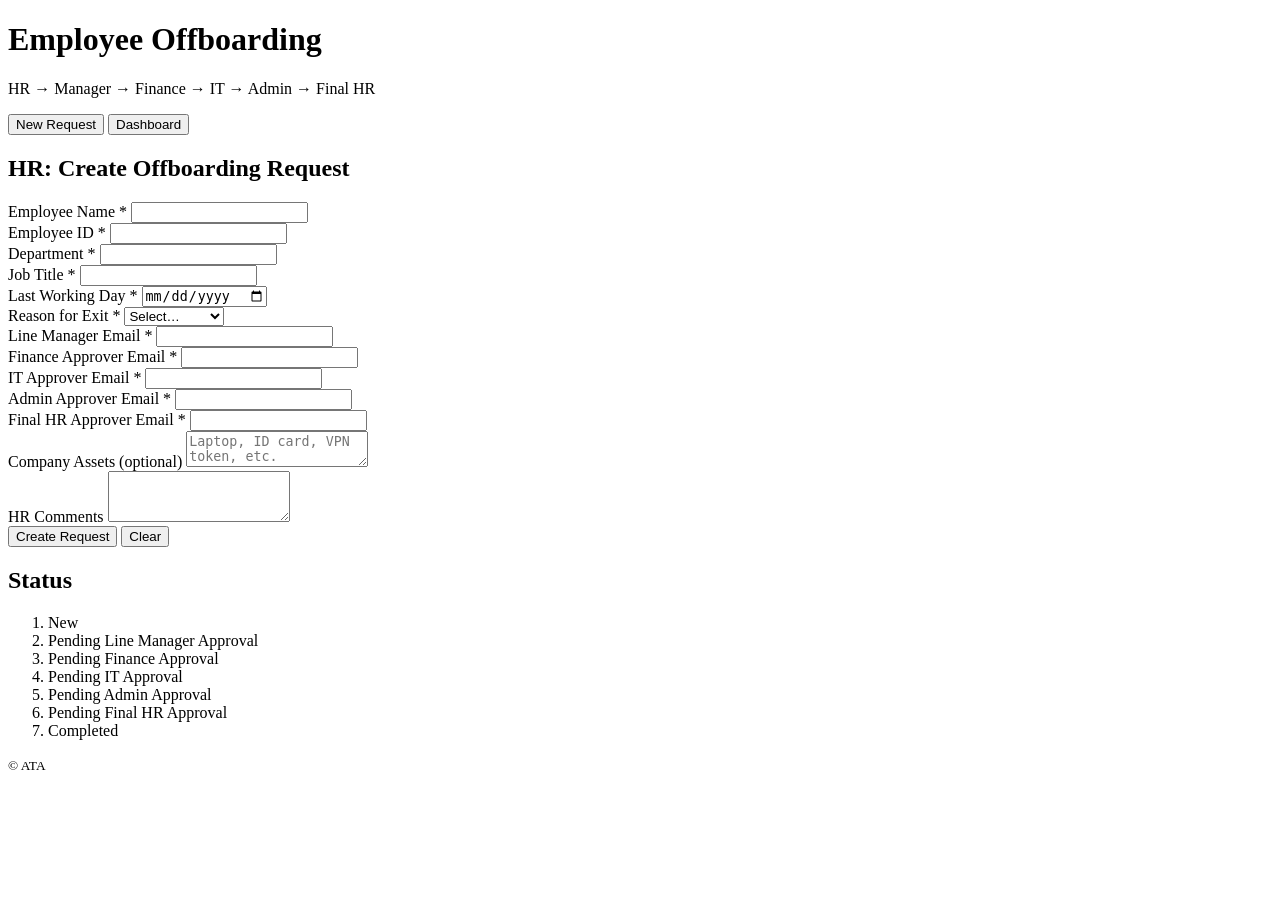
==== commit 0964bb6d: "Update index.html" ====
--- a/index.html
+++ b/index.html
@@ -6,10 +6,12 @@
   <title>Employee Offboarding – Request</title>
   <link rel="stylesheet" href="style.css"/>
 </head>
+
 <body>
   <header class="app-header">
     <h1>Employee Offboarding</h1>
     <p class="subtitle">HR → Manager → Finance → IT → Admin → Final HR</p>
+
     <nav class="topnav">
       <button id="navNew" class="active">New Request</button>
       <button id="navDashboard">Dashboard</button>
@@ -17,36 +19,45 @@
   </header>
 
   <main class="container">
-    <!-- ========================= NEW REQUEST (HR) ========================= -->
+
+    <!-- ========================= NEW REQUEST VIEW ========================= -->
     <section id="view-new">
+
+      <!-- ----------------- HR Section ----------------- -->
       <section class="card" id="section-hr">
         <h2>HR: Create Offboarding Request</h2>
 
         <form id="offboardingForm" autocomplete="off" novalidate>
           <div class="grid">
+
             <div class="field">
               <label for="employeeName">Employee Name <span>*</span></label>
-              <input type="text" id="employeeName" name="employeeName" required/>
-            </div>
+              <input type="text" id="employeeName" required>
+            </div>
+
             <div class="field">
               <label for="employeeId">Employee ID <span>*</span></label>
-              <input type="text" id="employeeId" name="employeeId" required/>
-            </div>
+              <input type="text" id="employeeId" required>
+            </div>
+
             <div class="field">
               <label for="department">Department <span>*</span></label>
-              <input type="text" id="department" name="department" required/>
-            </div>
+              <input type="text" id="department" required>
+            </div>
+
             <div class="field">
               <label for="jobTitle">Job Title <span>*</span></label>
-              <input type="text" id="jobTitle" name="jobTitle" required/>
-            </div>
+              <input type="text" id="jobTitle" required>
+            </div>
+
             <div class="field">
               <label for="lastWorkingDay">Last Working Day <span>*</span></label>
-              <input type="date" id="lastWorkingDay" name="lastWorkingDay" required/>
-            </div>
+              <input type="date" id="lastWorkingDay" required>
+            </div>
+
             <div class="field">
               <label for="reason">Reason for Exit <span>*</span></label>
-              <select id="reason" name="reason" required>
+              <select id="reason" required>
                 <option value="">Select…</option>
                 <option>Resignation</option>
                 <option>Termination</option>
@@ -55,37 +66,43 @@
                 <option>Other</option>
               </select>
             </div>
-            <div class="field">
-              <label for="lineManager">Line Manager (email) <span>*</span></label>
-              <input type="email" id="lineManager" name="lineManager" placeholder="manager@yourcompany.com" required/>
-            </div>
-
-            <!-- Approver Emails captured by HR at creation -->
+
+            <div class="field">
+              <label for="lineManager">Line Manager Email <span>*</span></label>
+              <input type="email" id="lineManager" required>
+            </div>
+
+            <!-- APPROVER EMAILS -->
             <div class="field">
               <label for="financeApproverEmail">Finance Approver Email <span>*</span></label>
-              <input type="email" id="financeApproverEmail" name="financeApproverEmail" required/>
-            </div>
+              <input type="email" id="financeApproverEmail" required>
+            </div>
+
             <div class="field">
               <label for="itApproverEmail">IT Approver Email <span>*</span></label>
-              <input type="email" id="itApproverEmail" name="itApproverEmail" required/>
-            </div>
+              <input type="email" id="itApproverEmail" required>
+            </div>
+
             <div class="field">
               <label for="adminApproverEmail">Admin Approver Email <span>*</span></label>
-              <input type="email" id="adminApproverEmail" name="adminApproverEmail" required/>
-            </div>
+              <input type="email" id="adminApproverEmail" required>
+            </div>
+
             <div class="field">
               <label for="hrFinalApproverEmail">Final HR Approver Email <span>*</span></label>
-              <input type="email" id="hrFinalApproverEmail" name="hrFinalApproverEmail" required/>
+              <input type="email" id="hrFinalApproverEmail" required>
             </div>
 
             <div class="field full">
-              <label for="assets">Company Assets Assigned (optional)</label>
-              <textarea id="assets" name="assets" rows="2" placeholder="Laptop, ID card, Mobile, VPN token, etc."></textarea>
-            </div>
+              <label for="assets">Company Assets (optional)</label>
+              <textarea id="assets" placeholder="Laptop, ID card, VPN token, etc." rows="2"></textarea>
+            </div>
+
             <div class="field full">
-              <label for="comments">Comments</label>
-              <textarea id="comments" name="comments" rows="3"></textarea>
-            </div>
+              <label for="comments">HR Comments</label>
+              <textarea id="comments" rows="3"></textarea>
+            </div>
+
           </div>
 
           <div class="actions">
@@ -97,179 +114,203 @@
         </form>
       </section>
 
-      <!-- ========================= WORKFLOW SECTIONS ========================= -->
-
-      <!-- Manager -->
+      <!-- ----------------- Manager Section ----------------- -->
       <section class="card role-only" data-role="manager" hidden>
         <h2>Line Manager / Dept Head</h2>
-        <div class="muted small">Approver: <span id="labelManagerEmail"></span></div>
+        <p class="small muted">Approver: <span id="labelManagerEmail"></span></p>
+
         <div class="grid">
           <div class="field full">
-            <label for="managerComments">Manager Comments <span>*</span></label>
-            <textarea id="managerComments" rows="3" required></textarea>
-          </div>
-        </div>
+            <label>Manager Comments <span>*</span></label>
+            <textarea id="managerComments" required></textarea>
+          </div>
+        </div>
+
         <div class="actions">
           <button id="btnManagerApprove" class="btn primary">Approve</button>
           <button id="btnManagerReject" class="btn danger">Reject</button>
         </div>
-        <p class="muted" id="managerMsg"></p>
-      </section>
-
-      <!-- Finance -->
+
+        <p id="managerMsg" class="muted"></p>
+      </section>
+
+      <!-- ----------------- Finance Section ----------------- -->
       <section class="card role-only" data-role="finance" hidden>
         <h2>Finance Checklist</h2>
-        <div class="muted small">Approver: <span id="labelFinanceEmail"></span></div>
+        <p class="small muted">Approver: <span id="labelFinanceEmail"></span></p>
+
         <div class="grid">
           <div class="field">
-            <label for="pendingSalary">Pending Salary / Dues <span>*</span></label>
-            <input type="text" id="pendingSalary" required/>
-          </div>
-          <div class="field">
-            <label for="recoveryAmount">Recovery Amount (₹) <span>*</span></label>
-            <input type="number" id="recoveryAmount" min="0" step="0.01" required/>
-          </div>
-          <div class="field">
-            <label for="finalSettlement">Final Settlement Completed <span>*</span></label>
+            <label>Pending Salary/Dues <span>*</span></label>
+            <input id="pendingSalary" required>
+          </div>
+
+          <div class="field">
+            <label>Recovery Amount (₹) <span>*</span></label>
+            <input type="number" id="recoveryAmount" step="0.01" required>
+          </div>
+
+          <div class="field">
+            <label>Final Settlement Completed <span>*</span></label>
             <select id="finalSettlement" required>
               <option value="">Select…</option>
               <option>Yes</option>
               <option>No</option>
             </select>
           </div>
-          <div class="field full">
-            <label for="financeComments">Finance Comments <span>*</span></label>
-            <textarea id="financeComments" rows="3" required></textarea>
-          </div>
-        </div>
+
+          <div class="field full">
+            <label>Finance Comments <span>*</span></label>
+            <textarea id="financeComments" required></textarea>
+          </div>
+        </div>
+
         <div class="actions">
           <button id="btnFinanceApprove" class="btn primary">Approve</button>
           <button id="btnFinanceReject" class="btn danger">Reject</button>
         </div>
-        <p class="muted" id="financeMsg"></p>
-      </section>
-
-      <!-- IT -->
+
+        <p id="financeMsg" class="muted"></p>
+      </section>
+
+      <!-- ----------------- IT Section ----------------- -->
       <section class="card role-only" data-role="it" hidden>
         <h2>IT Checklist</h2>
-        <div class="muted small">Approver: <span id="labelITEmail"></span></div>
+        <p class="small muted">Approver: <span id="labelITEmail"></span></p>
+
         <div class="grid">
           <div class="field">
-            <label for="laptopReturned">Laptop Returned <span>*</span></label>
+            <label>Laptop Returned <span>*</span></label>
             <select id="laptopReturned" required>
               <option value="">Select…</option>
               <option>Yes</option>
               <option>No</option>
             </select>
           </div>
-          <div class="field">
-            <label for="emailDisabled">Email Access Disabled <span>*</span></label>
+
+          <div class="field">
+            <label>Email Access Disabled <span>*</span></label>
             <select id="emailDisabled" required>
               <option value="">Select…</option>
               <option>Yes</option>
               <option>No</option>
             </select>
           </div>
-          <div class="field">
-            <label for="vpnDisabled">VPN Access Disabled <span>*</span></label>
+
+          <div class="field">
+            <label>VPN Disabled <span>*</span></label>
             <select id="vpnDisabled" required>
               <option value="">Select…</option>
               <option>Yes</option>
               <option>No</option>
             </select>
           </div>
-          <div class="field full">
-            <label for="otherSystems">Other System Access Removed (list)</label>
-            <textarea id="otherSystems" rows="2" placeholder="ERP, Git, HRMS, etc."></textarea>
-          </div>
-          <div class="field full">
-            <label for="itComments">IT Comments <span>*</span></label>
-            <textarea id="itComments" rows="3" required></textarea>
-          </div>
-        </div>
+
+          <div class="field full">
+            <label>Other System Access</label>
+            <textarea id="otherSystems" placeholder="ERP, Git, HRMS..." rows="2"></textarea>
+          </div>
+
+          <div class="field full">
+            <label>IT Comments <span>*</span></label>
+            <textarea id="itComments" required></textarea>
+          </div>
+        </div>
+
         <div class="actions">
           <button id="btnITApprove" class="btn primary">Approve</button>
           <button id="btnITReject" class="btn danger">Reject</button>
         </div>
-        <p class="muted" id="itMsg"></p>
-      </section>
-
-      <!-- Admin -->
+
+        <p id="itMsg" class="muted"></p>
+      </section>
+
+      <!-- ----------------- Admin Section ----------------- -->
       <section class="card role-only" data-role="admin" hidden>
         <h2>Admin Checklist</h2>
-        <div class="muted small">Approver: <span id="labelAdminEmail"></span></div>
+        <p class="small muted">Approver: <span id="labelAdminEmail"></span></p>
+
         <div class="grid">
           <div class="field">
-            <label for="idCardReturned">ID Card Returned <span>*</span></label>
+            <label>ID Card Returned <span>*</span></label>
             <select id="idCardReturned" required>
               <option value="">Select…</option>
               <option>Yes</option>
               <option>No</option>
             </select>
           </div>
-          <div class="field">
-            <label for="parkingDisabled">Parking Access Disabled <span>*</span></label>
+
+          <div class="field">
+            <label>Parking Access Disabled <span>*</span></label>
             <select id="parkingDisabled" required>
               <option value="">Select…</option>
               <option>Yes</option>
               <option>No</option>
             </select>
           </div>
-          <div class="field full">
-            <label for="deskCleared">Desk Cleared <span>*</span></label>
+
+          <div class="field full">
+            <label>Desk Cleared <span>*</span></label>
             <select id="deskCleared" required>
               <option value="">Select…</option>
               <option>Yes</option>
               <option>No</option>
             </select>
           </div>
-          <div class="field full">
-            <label for="adminComments">Admin Comments <span>*</span></label>
-            <textarea id="adminComments" rows="3" required></textarea>
-          </div>
-        </div>
+
+          <div class="field full">
+            <label>Admin Comments <span>*</span></label>
+            <textarea id="adminComments" required></textarea>
+          </div>
+        </div>
+
         <div class="actions">
           <button id="btnAdminApprove" class="btn primary">Approve</button>
           <button id="btnAdminReject" class="btn danger">Reject</button>
         </div>
-        <p class="muted" id="adminMsg"></p>
-      </section>
-
-      <!-- Final HR -->
+
+        <p id="adminMsg" class="muted"></p>
+      </section>
+
+      <!-- ----------------- Final HR Section ----------------- -->
       <section class="card role-only" data-role="hr-final" hidden>
         <h2>Final HR</h2>
-        <div class="muted small">Approver: <span id="labelHRFinalEmail"></span></div>
+        <p class="small muted">Approver: <span id="labelHRFinalEmail"></span></p>
+
         <div class="grid">
           <div class="field">
-            <label for="expLetter">Experience Letter Issued <span>*</span></label>
+            <label>Experience Letter Issued <span>*</span></label>
             <select id="expLetter" required>
               <option value="">Select…</option>
               <option>Yes</option>
               <option>No</option>
             </select>
           </div>
-          <div class="field">
-            <label for="exitInterview">Exit Interview Completed <span>*</span></label>
+
+          <div class="field">
+            <label>Exit Interview Completed <span>*</span></label>
             <select id="exitInterview" required>
               <option value="">Select…</option>
               <option>Yes</option>
               <option>No</option>
             </select>
           </div>
-          <div class="field full">
-            <label for="finalHrComments">Final HR Comments <span>*</span></label>
-            <textarea id="finalHrComments" rows="3" required></textarea>
-          </div>
-        </div>
+
+          <div class="field full">
+            <label>Final HR Comments <span>*</span></label>
+            <textarea id="finalHrComments" required></textarea>
+          </div>
+        </div>
+
         <div class="actions">
           <button id="btnHRFinalApprove" class="btn primary">Approve & Close</button>
           <button id="btnHRFinalReject" class="btn danger">Reject</button>
         </div>
-        <p class="muted" id="hrFinalMsg"></p>
-        <!-- REMOVED: inline print button here; moved to a global panel -->
-      </section>
-
-      <!-- Status -->
+
+        <p id="hrFinalMsg" class="muted"></p>
+      </section>
+
+      <!-- ----------------- Status Progress ----------------- -->
       <section class="card">
         <h2>Status</h2>
         <ol class="progress" id="statusProgress">
@@ -283,30 +324,33 @@
         </ol>
       </section>
 
-      <!-- Summary & Print Panel (shows on Completed or Rejected) -->
+      <!-- ----------------- Summary & Print ----------------- -->
       <section class="card" id="printPanel" hidden>
         <h2>Summary & Print</h2>
-        <p class="muted">The request is closed. You can print the summary below.</p>
-        <div class="actions">
-          <button id="btnPrintSummary" class="btn primary">Print Summary</button>
-        </div>
-      </section>
+        <p class="muted">This request is closed. You may print the full summary.</p>
+        <button id="btnPrintSummary" class="btn primary">Print Summary</button>
+      </section>
+
     </section>
 
-    <!-- ========================= DASHBOARD ========================= -->
+    <!-- ========================= DASHBOARD VIEW ========================= -->
     <section id="view-dashboard" hidden>
       <section class="card">
         <h2>Approval Dashboard</h2>
+
         <div class="toolbar">
-          <input type="text" id="searchBox" placeholder="Search by name or ID…"/>
+          <input type="text" id="searchBox" placeholder="Search by name or ID">
           <select id="statusFilter">
             <option value="all">All</option>
-            <option value="open">Open (in progress)</option>
+            <option value="open">Open (In Progress)</option>
             <option value="completed">Completed</option>
             <option value="rejected">Rejected</option>
           </select>
-          <button id="btnRefresh" class="btn">Refresh</button>
-          <button id="btnNewFromDashboard" class="btn primary">New Request</button>
+
+          <button class="btn" id="btnRefresh">Refresh</button>
+          <button class="btn primary" id="btnNewFromDashboard">New Request</button>
+          <button class="btn" id="btnExport">Export JSON</button>
+          <button class="btn" id="btnImport">Import JSON</button>
         </div>
 
         <div class="table-wrap">
@@ -323,23 +367,28 @@
                 <th>Action</th>
               </tr>
             </thead>
-            <tbody><!-- rows injected by JS --></tbody>
+            <tbody>
+              <!-- Injected by JS -->
+            </tbody>
           </table>
         </div>
+
       </section>
     </section>
+
   </main>
 
   <footer class="footer">
-    <small>©ATA</small>
+    <small>© ATA</small>
   </footer>
 
   <script src="app.js"></script>
 
-  <!-- PRINT AREA (hidden; used by window.print) -->
+  <!-- ========================= PRINT AREA ========================= -->
   <div id="printArea" hidden>
     <div class="print-wrapper">
       <h1>Employee Offboarding Summary</h1>
+
       <p><strong>Request ID:</strong> <span id="p_id"></span></p>
       <p><strong>Employee Name:</strong> <span id="p_name"></span></p>
       <p><strong>Employee ID:</strong> <span id="p_empid"></span></p>
@@ -363,7 +412,7 @@
         <h3>Finance</h3>
         <p><strong>Email:</strong> <span id="p_fin_email"></span></p>
         <p><strong>Pending Salary:</strong> <span id="p_fin_salary"></span></p>
-        <p><strong>Recovery Amount:</strong> <span id="p_fin_recovery"></span></p>
+        <p><strong>Recovery:</strong> <span id="p_fin_recovery"></span></p>
         <p><strong>Comments:</strong> <span id="p_fin_comments"></span></p>
         <p><strong>Status:</strong> <span id="p_fin_status"></span></p>
       </div>
@@ -404,6 +453,6 @@
       <pre id="p_history"></pre>
     </div>
   </div>
+
 </body>
 </html>
-
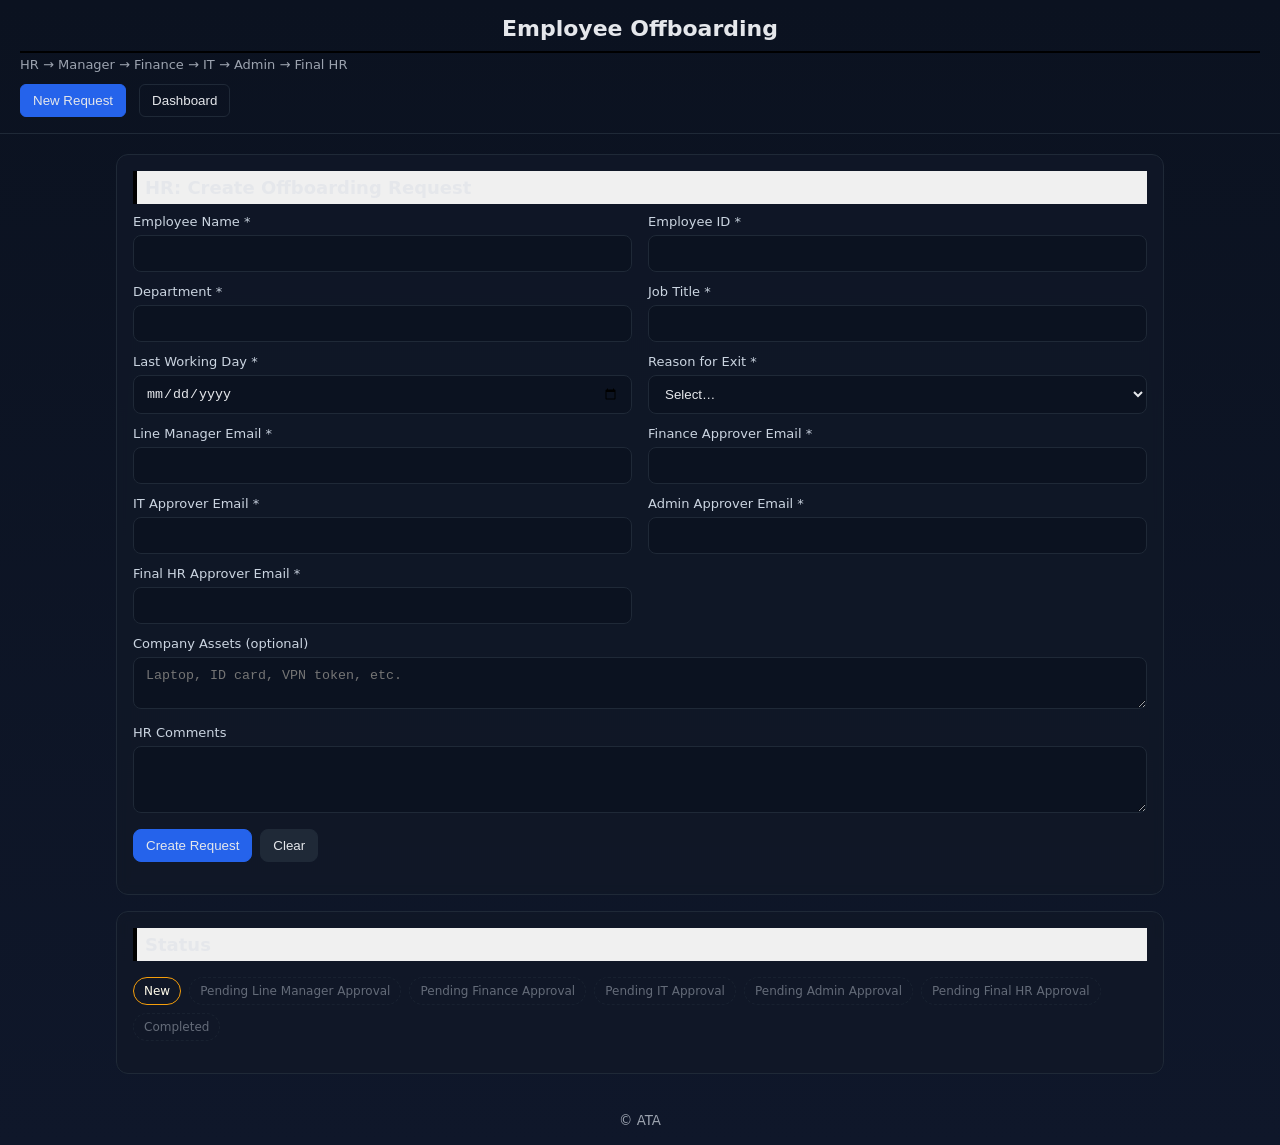
==== commit 35cc7a42: "Update index.html" ====
--- a/index.html
+++ b/index.html
@@ -5,6 +5,7 @@
   <meta name="viewport" content="width=device-width, initial-scale=1"/>
   <title>Employee Offboarding – Request</title>
   <link rel="stylesheet" href="style.css"/>
+   <link rel="stylesheet" href="print.css">
 </head>
 
 <body>
@@ -456,3 +457,4 @@
 
 </body>
 </html>
+
--- a/style.css
+++ b/style.css
@@ -1,29 +1,80 @@
-@media print {
-  body * {
-    visibility: hidden !important;
-  }
-  #printArea, #printArea * {
-    visibility: visible !important;
-  }
-  #printArea {
-    position: absolute;
-    top: 0;
-    left: 0;
-    background: white;
-    color: black;
-    padding: 20px;
-    width: 100%;
-  }
+:root {
+  --bg: #0f172a;
+  --card: #111827;
+  --muted: #9ca3af;
+  --text: #e5e7eb;
+  --primary: #2563eb;
+  --danger: #ef4444;
+  --ok: #10b981;
+  --warn: #f59e0b;
+  --border: #1f2937;
 }
-.print-wrapper h1 {
-  margin-top: 0;
+
+* { box-sizing: border-box; }
+body {
+  margin: 0; font-family: system-ui, -apple-system, Segoe UI, Roboto, Arial, sans-serif;
+  background: linear-gradient(180deg, #0b1220, #0f172a);
+  color: var(--text);
 }
-.print-wrapper .stage {
-  margin-bottom: 20px;
+.app-header { padding: 16px 20px; border-bottom: 1px solid var(--border); }
+.app-header h1 { margin: 0 0 4px; font-size: 22px; }
+.subtitle { margin: 0; color: var(--muted); font-size: 13px; }
+.topnav { margin-top: 12px; }
+.topnav button {
+  margin-right: 8px; padding: 8px 12px; background: transparent; color: var(--text);
+  border: 1px solid var(--border); border-radius: 6px; cursor: pointer;
 }
-#printArea pre {
-  background: #f3f3f3;
-  padding: 10px;
-  border-radius: 8px;
-  white-space: pre-wrap;
+.topnav button.active { background: var(--primary); border-color: var(--primary); }
+
+.container { max-width: 1080px; margin: 20px auto; padding: 0 16px; }
+.card {
+  background: rgba(17,24,39,0.85);
+  border: 1px solid var(--border);
+  border-radius: 12px; padding: 16px; margin-bottom: 16px;
+  backdrop-filter: blur(6px);
 }
+.card h2 { margin-top: 0; font-size: 18px; }
+.small { font-size: 12px; }
+.muted { color: var(--muted); }
+.grid { display: grid; grid-template-columns: repeat(2, 1fr); gap: 12px 16px; }
+.field.full { grid-column: 1 / -1; }
+.field label { display: block; font-size: 13px; margin-bottom: 6px; color: #cbd5e1; }
+.field input, .field select, .field textarea {
+  width: 100%; padding: 10px 12px; border-radius: 8px;
+  border: 1px solid var(--border); background: #0b1220; color: var(--text);
+}
+.actions { margin-top: 12px; display: flex; gap: 8px; }
+.btn {
+  background: #1f2937; border: 1px solid var(--border); color: var(--text);
+  padding: 8px 12px; border-radius: 8px; cursor: pointer;
+}
+.btn.primary { background: var(--primary); border-color: var(--primary); }
+.btn.danger { background: var(--danger); border-color: var(--danger); }
+.btn.sm { padding: 6px 10px; font-size: 12px; }
+
+.progress { list-style: none; display: flex; gap: 8px; padding-left: 0; flex-wrap: wrap; }
+.progress li {
+  border: 1px dashed var(--border); padding: 6px 10px; border-radius: 999px; font-size: 12px;
+  color: var(--muted);
+}
+.progress li.done { border-style: solid; border-color: var(--ok); color: #d1fae5; }
+.progress li.current { border-style: solid; border-color: var(--warn); color: #fffbeb; }
+.progress li.pending { opacity: 0.6; }
+
+.toolbar { display: flex; gap: 10px; margin-bottom: 10px; }
+.toolbar input, .toolbar select { padding: 8px 10px; border-radius: 8px; border: 1px solid var(--border); background: #0b1220; color: var(--text); }
+
+.table-wrap { overflow: auto; }
+table { width: 100%; border-collapse: collapse; font-size: 14px; }
+th, td { padding: 10px; border-bottom: 1px solid var(--border); text-align: left; }
+th { position: sticky; top: 0; background: #0f172a; }
+.pill {
+  padding: 2px 8px; border-radius: 999px; text-transform: capitalize;
+  border: 1px solid var(--border);
+}
+.pill.in-progress { background: rgba(37,99,235,0.2); border-color: #2563eb; }
+.pill.completed   { background: rgba(16,185,129,0.2); border-color: #10b981; }
+.pill.rejected    { background: rgba(239,68,68,0.2); border-color: #ef4444; }
+
+.footer { padding: 16px; text-align: center; color: var(--muted); }
+@media (max-width: 720px) { .grid { grid-template-columns: 1fr; } }
--- a/print.css
+++ b/print.css
@@ -0,0 +1,55 @@
+@media print {
+  body {
+    margin: 0;
+    padding: 0;
+    font-family: Arial, Helvetica, sans-serif;
+    font-size: 12px;
+    color: #000;
+    background: #fff;
+  }
+
+  @page {
+    size: A4;
+    margin: 20mm;
+  }
+}
+
+h1 {
+  text-align: center;
+  font-size: 18px;
+  margin-bottom: 20px;
+  border-bottom: 2px solid #000;
+  padding-bottom: 10px;
+}
+
+h2 {
+  font-size: 14px;
+  margin-top: 20px;
+  margin-bottom: 10px;
+  padding: 6px 8px;
+  background: #f0f0f0;
+  border-left: 4px solid #000;
+}
+
+/* NATURAL FLOW */
+h1, h2 {
+  page-break-after: avoid;
+}
+
+table {
+  width: 100%;
+  border-collapse: collapse;
+  margin-bottom: 15px;
+  page-break-inside: avoid;
+}
+
+td {
+  border: 1px solid #000;
+  padding: 6px 8px;
+  vertical-align: top;
+}
+
+td span {
+  white-space: pre-wrap;
+  word-break: break-word;
+}
